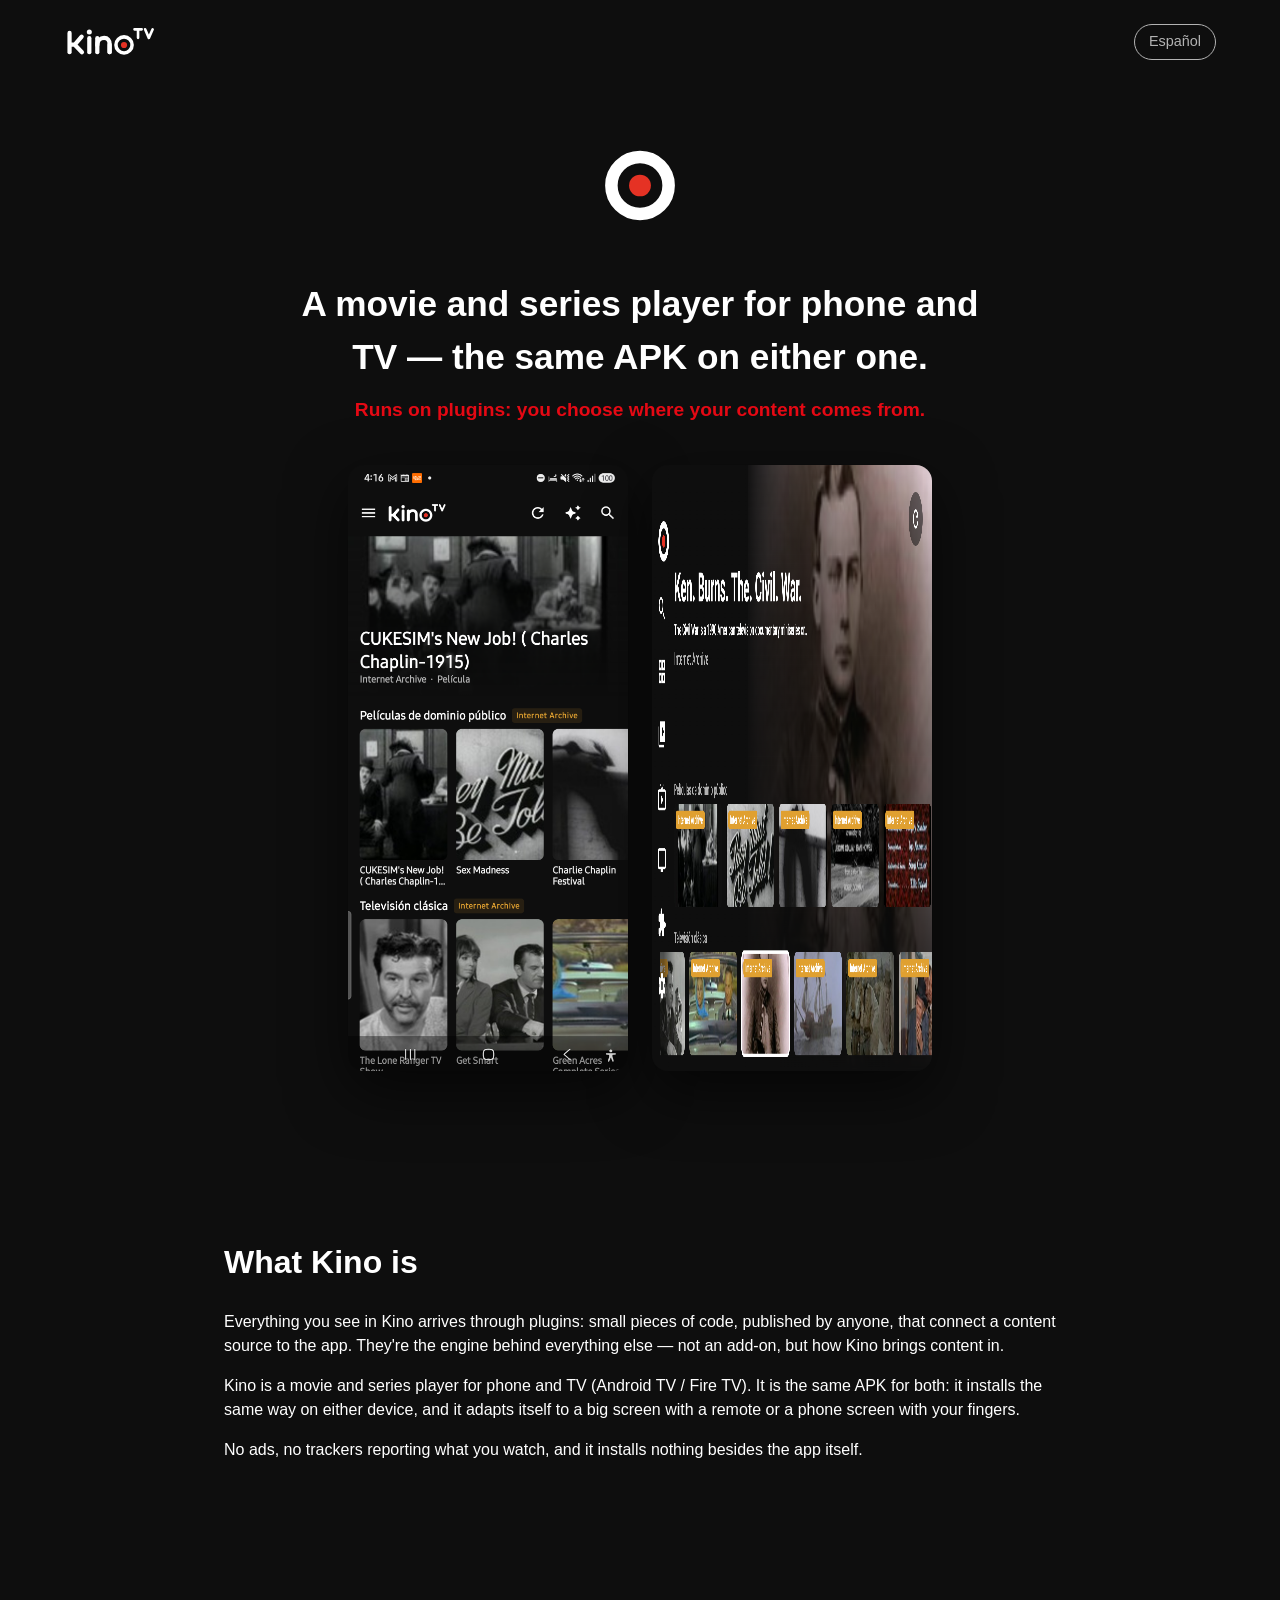
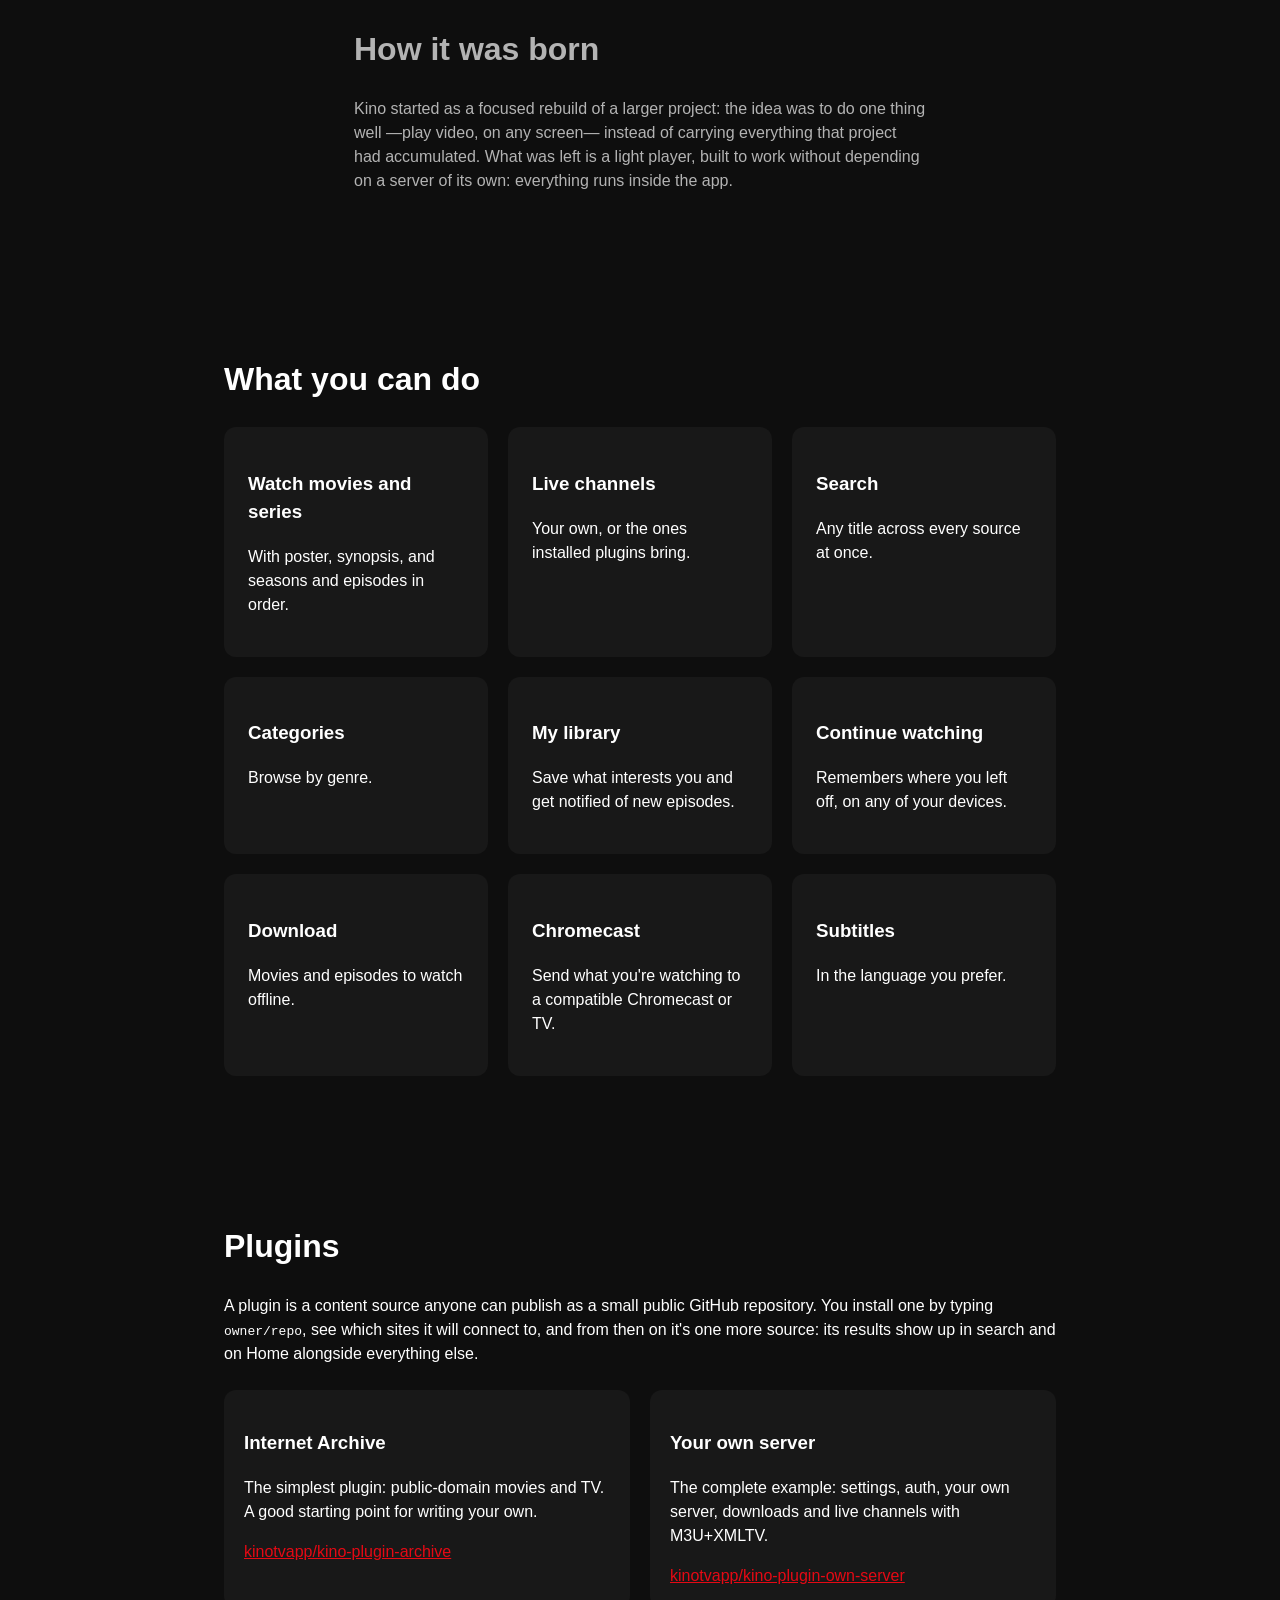
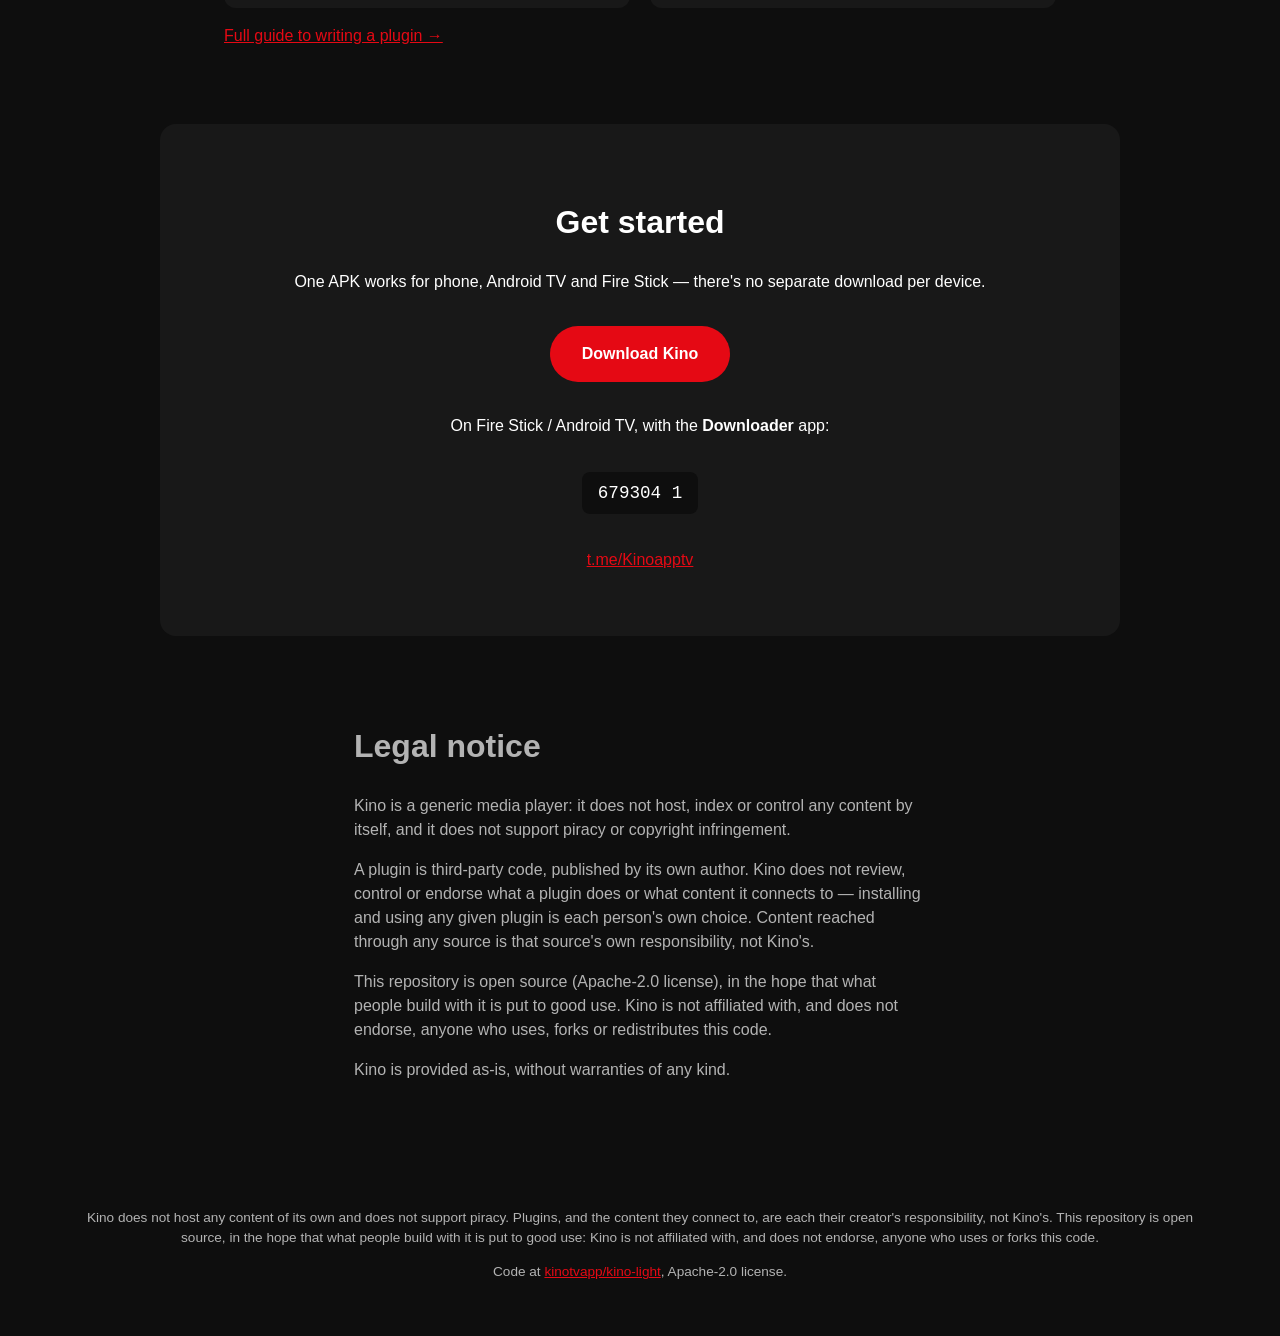
==== en/index.html @ d2f85f2a "content: English landing page" ====
<!doctype html>
<html lang="en">
<head>
  <meta charset="utf-8">
  <meta name="viewport" content="width=device-width, initial-scale=1">
  <title>Kino — a movie and series player</title>
  <meta name="description" content="Kino: a movie and series player for phone and TV, with plugins anyone can publish.">
  <link rel="icon" href="../assets/kino-tv-logo.svg">
  <link rel="stylesheet" href="../styles.css">
</head>
<body>
  <header class="header">
    <img src="../assets/kino-tv-logo.svg" alt="Kino">
    <a class="lang-switch" href="/">Español</a>
  </header>

  <section class="hero">
    <img class="hero-logo" src="../assets/kino-tv-banner.svg" alt="Kino">
    <h1 class="hero-tagline">A movie and series player for phone and TV — the same APK on either one.</h1>
    <p class="hero-subtitle">Runs on plugins: you choose where your content comes from.</p>
    <div class="hero-shots">
      <img src="../assets/screenshot-phone-home.png" alt="Kino's Home on the phone" loading="lazy">
      <img src="../assets/screenshot-tv-home.png" alt="Kino's Home on TV" loading="lazy">
    </div>
  </section>

  <section class="section">
    <h2 class="section-title">What Kino is</h2>
    <p>Everything you see in Kino arrives through plugins: small pieces of code, published by
    anyone, that connect a content source to the app. They're the engine behind everything else —
    not an add-on, but how Kino brings content in.</p>
    <p>Kino is a movie and series player for phone and TV (Android TV / Fire TV). It is the same APK
    for both: it installs the same way on either device, and it adapts itself to a big screen with a
    remote or a phone screen with your fingers.</p>
    <p>No ads, no trackers reporting what you watch, and it installs nothing besides the app itself.</p>
  </section>

  <section class="section origin">
    <h2 class="section-title">How it was born</h2>
    <p>Kino started as a focused rebuild of a larger project: the idea was to do one thing well —play
    video, on any screen— instead of carrying everything that project had accumulated. What was left
    is a light player, built to work without depending on a server of its own: everything runs inside
    the app.</p>
  </section>

  <section class="section">
    <h2 class="section-title">What you can do</h2>
    <div class="feature-grid">
      <div class="feature-card"><h3>Watch movies and series</h3><p>With poster, synopsis, and seasons and episodes in order.</p></div>
      <div class="feature-card"><h3>Live channels</h3><p>Your own, or the ones installed plugins bring.</p></div>
      <div class="feature-card"><h3>Search</h3><p>Any title across every source at once.</p></div>
      <div class="feature-card"><h3>Categories</h3><p>Browse by genre.</p></div>
      <div class="feature-card"><h3>My library</h3><p>Save what interests you and get notified of new episodes.</p></div>
      <div class="feature-card"><h3>Continue watching</h3><p>Remembers where you left off, on any of your devices.</p></div>
      <div class="feature-card"><h3>Download</h3><p>Movies and episodes to watch offline.</p></div>
      <div class="feature-card"><h3>Chromecast</h3><p>Send what you're watching to a compatible Chromecast or TV.</p></div>
      <div class="feature-card"><h3>Subtitles</h3><p>In the language you prefer.</p></div>
    </div>
  </section>

  <section class="section">
    <h2 class="section-title">Plugins</h2>
    <p>A plugin is a content source anyone can publish as a small public GitHub repository. You
    install one by typing <code>owner/repo</code>, see which sites it will connect to, and from then
    on it's one more source: its results show up in search and on Home alongside everything else.</p>
    <div class="plugins-examples">
      <div class="plugin-example-card">
        <h3>Internet Archive</h3>
        <p>The simplest plugin: public-domain movies and TV. A good starting point for writing your own.</p>
        <a href="https://github.com/kinotvapp/kino-plugin-archive">kinotvapp/kino-plugin-archive</a>
      </div>
      <div class="plugin-example-card">
        <h3>Your own server</h3>
        <p>The complete example: settings, auth, your own server, downloads and live channels with M3U+XMLTV.</p>
        <a href="https://github.com/kinotvapp/kino-plugin-own-server">kinotvapp/kino-plugin-own-server</a>
      </div>
    </div>
    <p><a href="https://kinotvapp.github.io/kino-plugins/en/">Full guide to writing a plugin →</a></p>
  </section>

  <section class="section cta">
    <h2 class="section-title">Get started</h2>
    <p>One APK works for phone, Android TV and Fire Stick — there's no separate download per device.</p>
    <a class="cta-download" href="https://archive.org/download/kino-app/kino.apk">Download Kino</a>
    <p>On Fire Stick / Android TV, with the <strong>Downloader</strong> app:</p>
    <p class="cta-downloader-code">679304 1</p>
    <p><a href="https://t.me/Kinoapptv">t.me/Kinoapptv</a></p>
  </section>

  <section class="section legal">
    <h2 class="section-title">Legal notice</h2>
    <p>Kino is a generic media player: it does not host, index or control any content by itself, and
    it does not support piracy or copyright infringement.</p>
    <p>A plugin is third-party code, published by its own author. Kino does not review, control or
    endorse what a plugin does or what content it connects to — installing and using any given
    plugin is each person's own choice. Content reached through any source is that source's own
    responsibility, not Kino's.</p>
    <p>This repository is open source (Apache-2.0 license), in the hope that what people build with
    it is put to good use. Kino is not affiliated with, and does not endorse, anyone who uses, forks
    or redistributes this code.</p>
    <p>Kino is provided as-is, without warranties of any kind.</p>
  </section>

  <footer class="footer">
    <p>Kino does not host any content of its own and does not support piracy. Plugins, and the
    content they connect to, are each their creator's responsibility, not Kino's. This repository is
    open source, in the hope that what people build with it is put to good use: Kino is not
    affiliated with, and does not endorse, anyone who uses or forks this code.</p>
    <p>Code at <a href="https://github.com/kinotvapp/kino-light">kinotvapp/kino-light</a>, Apache-2.0 license.</p>
  </footer>
</body>
</html>
---- styles.css ----
:root {
  --kino-red: #E50914;
  --kino-black: #0E0E0E;
  --kino-surface: #181818;
  --kino-text-secondary: #B3B3B3;
  --kino-text: #FFFFFF;
}

* { box-sizing: border-box; }

body {
  margin: 0;
  background: var(--kino-black);
  color: var(--kino-text);
  font-family: -apple-system, "Segoe UI", Roboto, "Helvetica Neue", Arial, sans-serif;
  line-height: 1.5;
}

a { color: var(--kino-red); }

.header {
  display: flex;
  justify-content: space-between;
  align-items: center;
  padding: 24px 5vw;
}

.header img { height: 32px; }

.lang-switch {
  font-size: 0.9rem;
  color: var(--kino-text-secondary);
  text-decoration: none;
  border: 1px solid var(--kino-text-secondary);
  border-radius: 999px;
  padding: 6px 14px;
}

.hero {
  text-align: center;
  padding: 40px 5vw 80px;
}

.hero-logo { width: 220px; max-width: 60vw; margin-bottom: 24px; }

.hero-tagline {
  font-size: clamp(1.4rem, 4vw, 2.2rem);
  font-weight: 700;
  max-width: 700px;
  margin: 0 auto 12px;
}

.hero-subtitle {
  font-size: clamp(1rem, 2.5vw, 1.2rem);
  color: var(--kino-red);
  font-weight: 600;
  max-width: 600px;
  margin: 0 auto 40px;
}

.hero-shots {
  display: flex;
  justify-content: center;
  gap: 24px;
  flex-wrap: wrap;
}

.hero-shots img {
  max-width: 280px;
  width: 100%;
  border-radius: 16px;
  box-shadow: 0 20px 60px rgba(0, 0, 0, 0.6);
}

.section { padding: 60px 5vw; max-width: 960px; margin: 0 auto; }

.section-title {
  font-size: clamp(1.4rem, 3vw, 2rem);
  font-weight: 700;
  margin-bottom: 24px;
}

.feature-grid {
  display: grid;
  grid-template-columns: repeat(auto-fit, minmax(220px, 1fr));
  gap: 20px;
}

.feature-card {
  background: var(--kino-surface);
  border-radius: 12px;
  padding: 24px;
}

.feature-card svg { width: 28px; height: 28px; fill: var(--kino-red); margin-bottom: 12px; }

.origin, .legal { color: var(--kino-text-secondary); max-width: 700px; }

.legal p { margin-bottom: 12px; }

.plugins-examples {
  display: flex;
  gap: 20px;
  flex-wrap: wrap;
  margin-top: 24px;
}

.plugin-example-card {
  background: var(--kino-surface);
  border-radius: 12px;
  padding: 20px;
  flex: 1 1 260px;
}

.cta {
  text-align: center;
  background: var(--kino-surface);
  border-radius: 16px;
  padding: 48px 5vw;
}

.cta-download {
  display: inline-block;
  background: var(--kino-red);
  color: var(--kino-text);
  text-decoration: none;
  font-weight: 700;
  padding: 16px 32px;
  border-radius: 999px;
  margin: 16px 0;
}

.cta-downloader-code {
  font-family: ui-monospace, monospace;
  font-size: 1.1rem;
  background: var(--kino-black);
  display: inline-block;
  padding: 8px 16px;
  border-radius: 8px;
}

.footer {
  text-align: center;
  padding: 40px 5vw;
  color: var(--kino-text-secondary);
  font-size: 0.85rem;
}

@media (max-width: 480px) {
  .hero-shots img { max-width: 220px; }
}
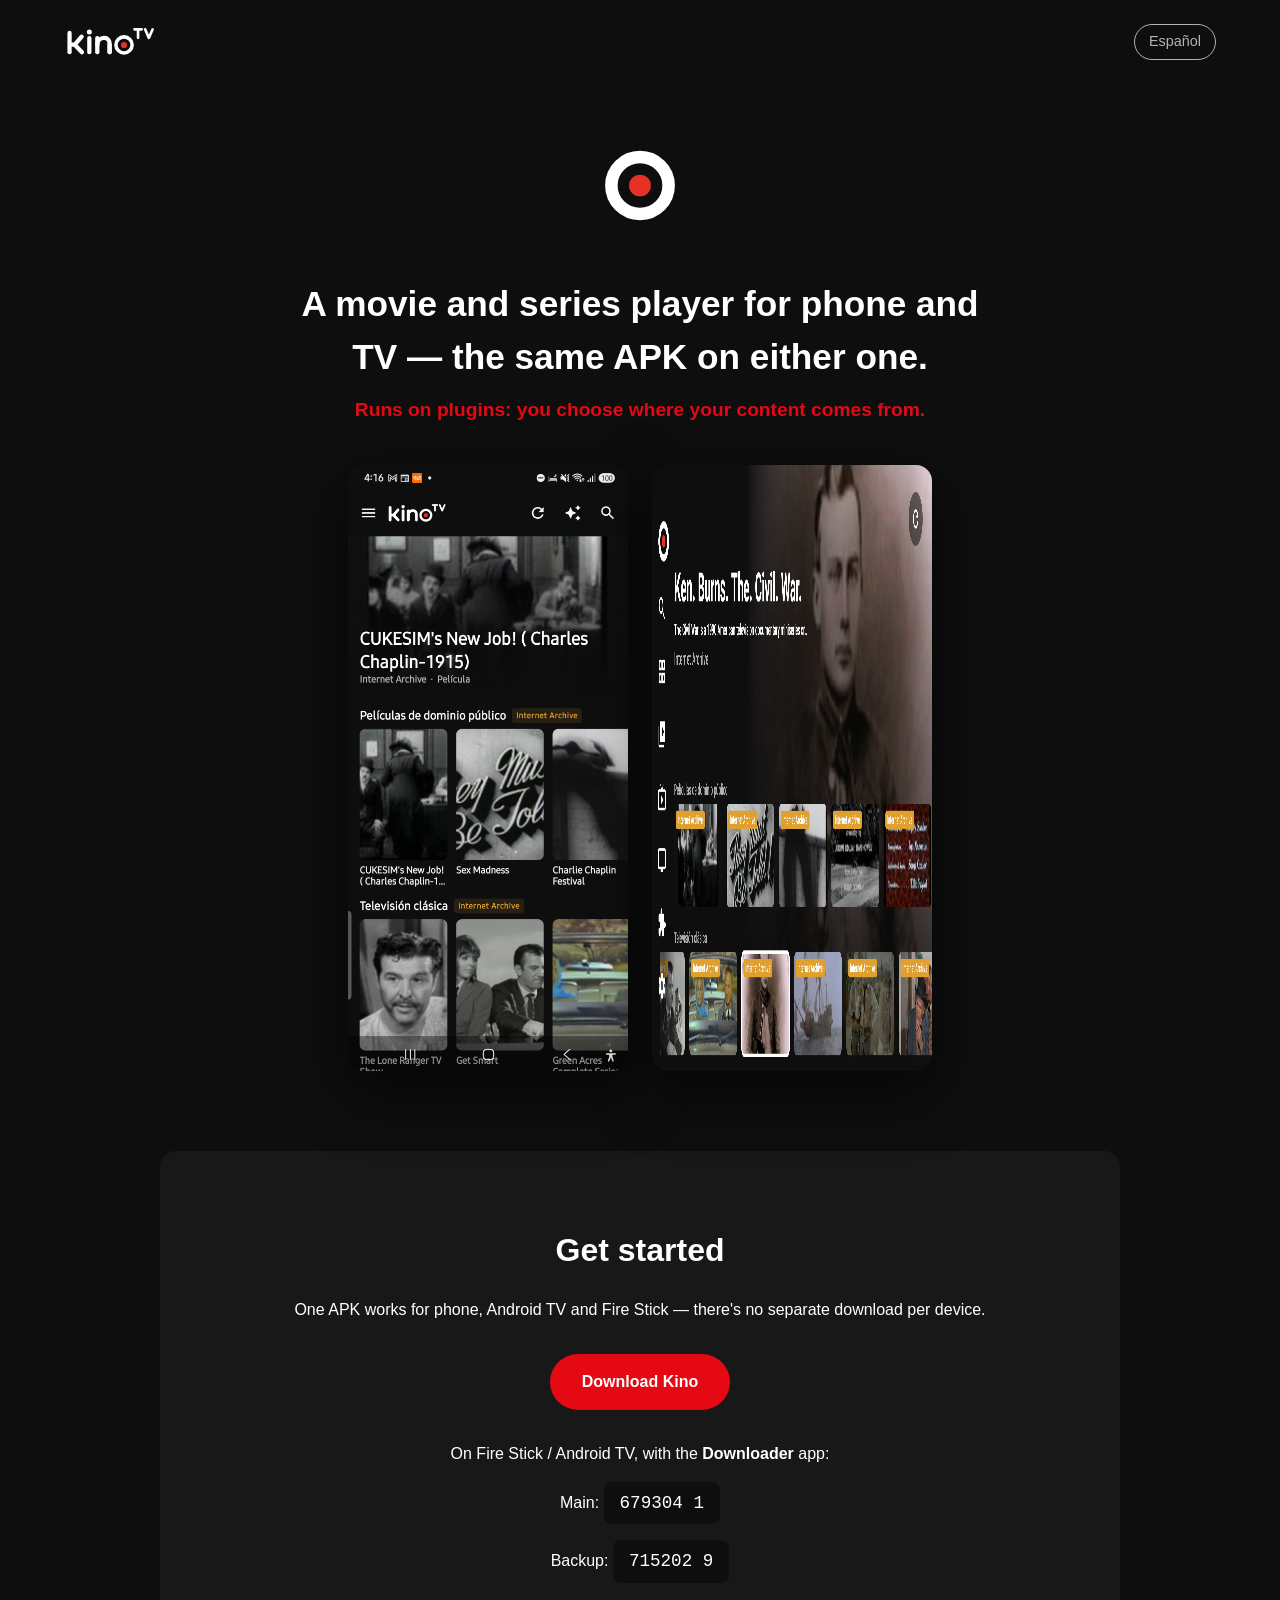
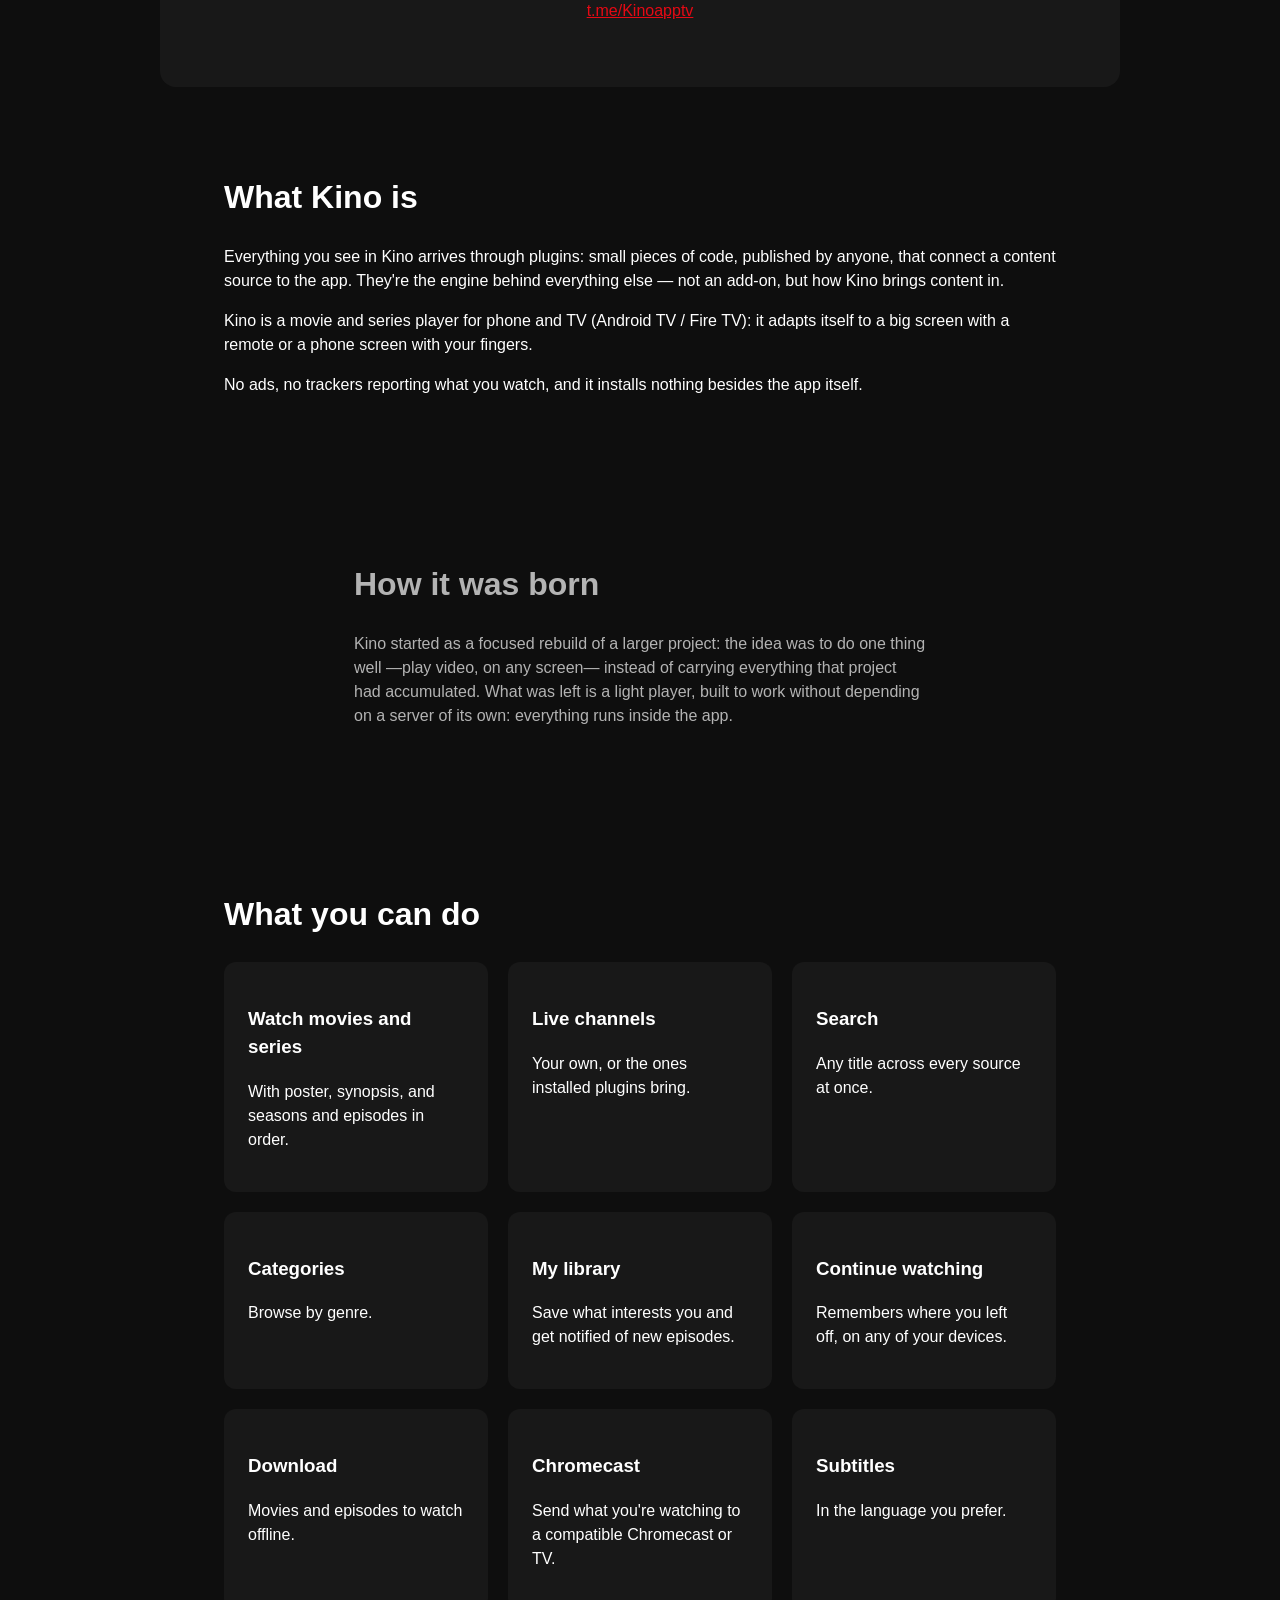
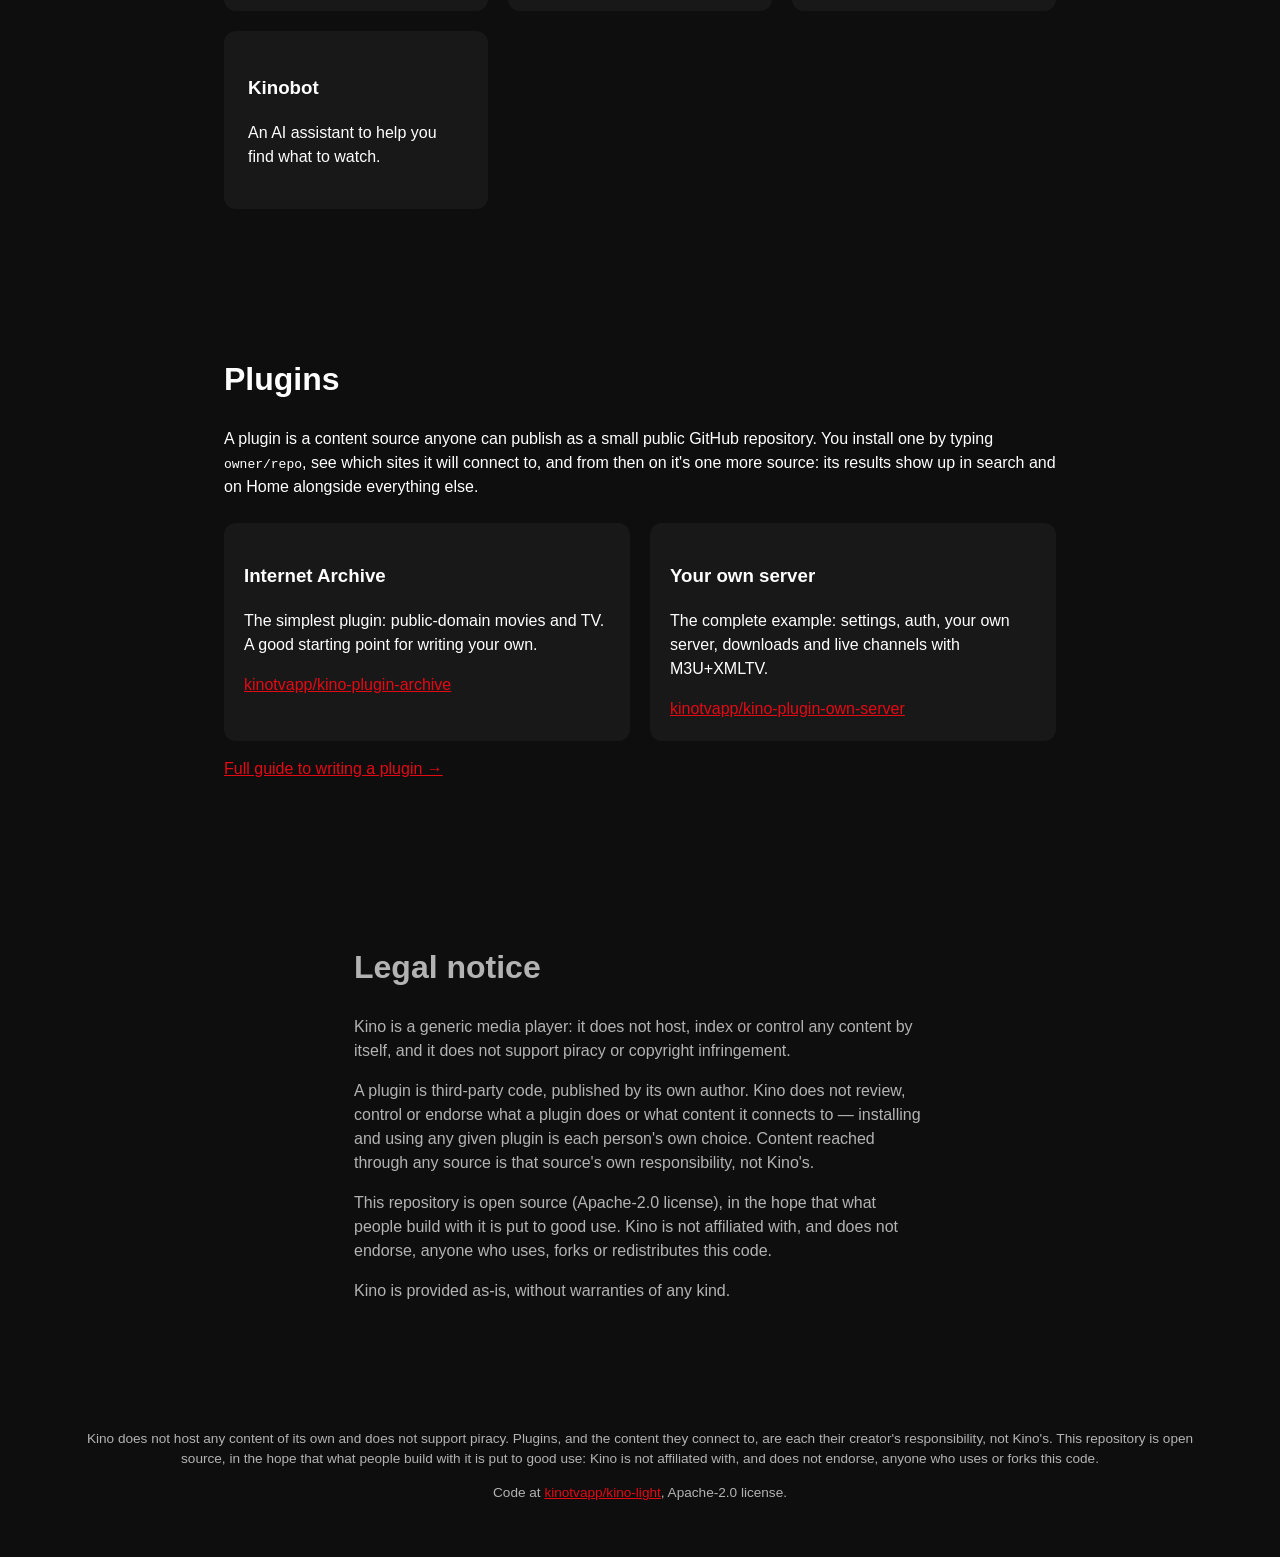
==== commit 4532dbc3: "content: move download CTA up top, add backup Downloader code, add Kinobot, trim repeated APK line" ====
--- a/en/index.html
+++ b/en/index.html
@@ -24,13 +24,22 @@
     </div>
   </section>
 
+  <section class="section cta">
+    <h2 class="section-title">Get started</h2>
+    <p>One APK works for phone, Android TV and Fire Stick — there's no separate download per device.</p>
+    <a class="cta-download" href="https://archive.org/download/kino-app/kino.apk">Download Kino</a>
+    <p>On Fire Stick / Android TV, with the <strong>Downloader</strong> app:</p>
+    <p>Main: <span class="cta-downloader-code">679304 1</span></p>
+    <p>Backup: <span class="cta-downloader-code">715202 9</span></p>
+    <p><a href="https://t.me/Kinoapptv">t.me/Kinoapptv</a></p>
+  </section>
+
   <section class="section">
     <h2 class="section-title">What Kino is</h2>
     <p>Everything you see in Kino arrives through plugins: small pieces of code, published by
     anyone, that connect a content source to the app. They're the engine behind everything else —
     not an add-on, but how Kino brings content in.</p>
-    <p>Kino is a movie and series player for phone and TV (Android TV / Fire TV). It is the same APK
-    for both: it installs the same way on either device, and it adapts itself to a big screen with a
+    <p>Kino is a movie and series player for phone and TV (Android TV / Fire TV): it adapts itself to a big screen with a
     remote or a phone screen with your fingers.</p>
     <p>No ads, no trackers reporting what you watch, and it installs nothing besides the app itself.</p>
   </section>
@@ -55,6 +64,7 @@
       <div class="feature-card"><h3>Download</h3><p>Movies and episodes to watch offline.</p></div>
       <div class="feature-card"><h3>Chromecast</h3><p>Send what you're watching to a compatible Chromecast or TV.</p></div>
       <div class="feature-card"><h3>Subtitles</h3><p>In the language you prefer.</p></div>
+      <div class="feature-card"><h3>Kinobot</h3><p>An AI assistant to help you find what to watch.</p></div>
     </div>
   </section>
 
@@ -76,15 +86,6 @@
       </div>
     </div>
     <p><a href="https://kinotvapp.github.io/kino-plugins/en/">Full guide to writing a plugin →</a></p>
-  </section>
-
-  <section class="section cta">
-    <h2 class="section-title">Get started</h2>
-    <p>One APK works for phone, Android TV and Fire Stick — there's no separate download per device.</p>
-    <a class="cta-download" href="https://archive.org/download/kino-app/kino.apk">Download Kino</a>
-    <p>On Fire Stick / Android TV, with the <strong>Downloader</strong> app:</p>
-    <p class="cta-downloader-code">679304 1</p>
-    <p><a href="https://t.me/Kinoapptv">t.me/Kinoapptv</a></p>
   </section>
 
   <section class="section legal">
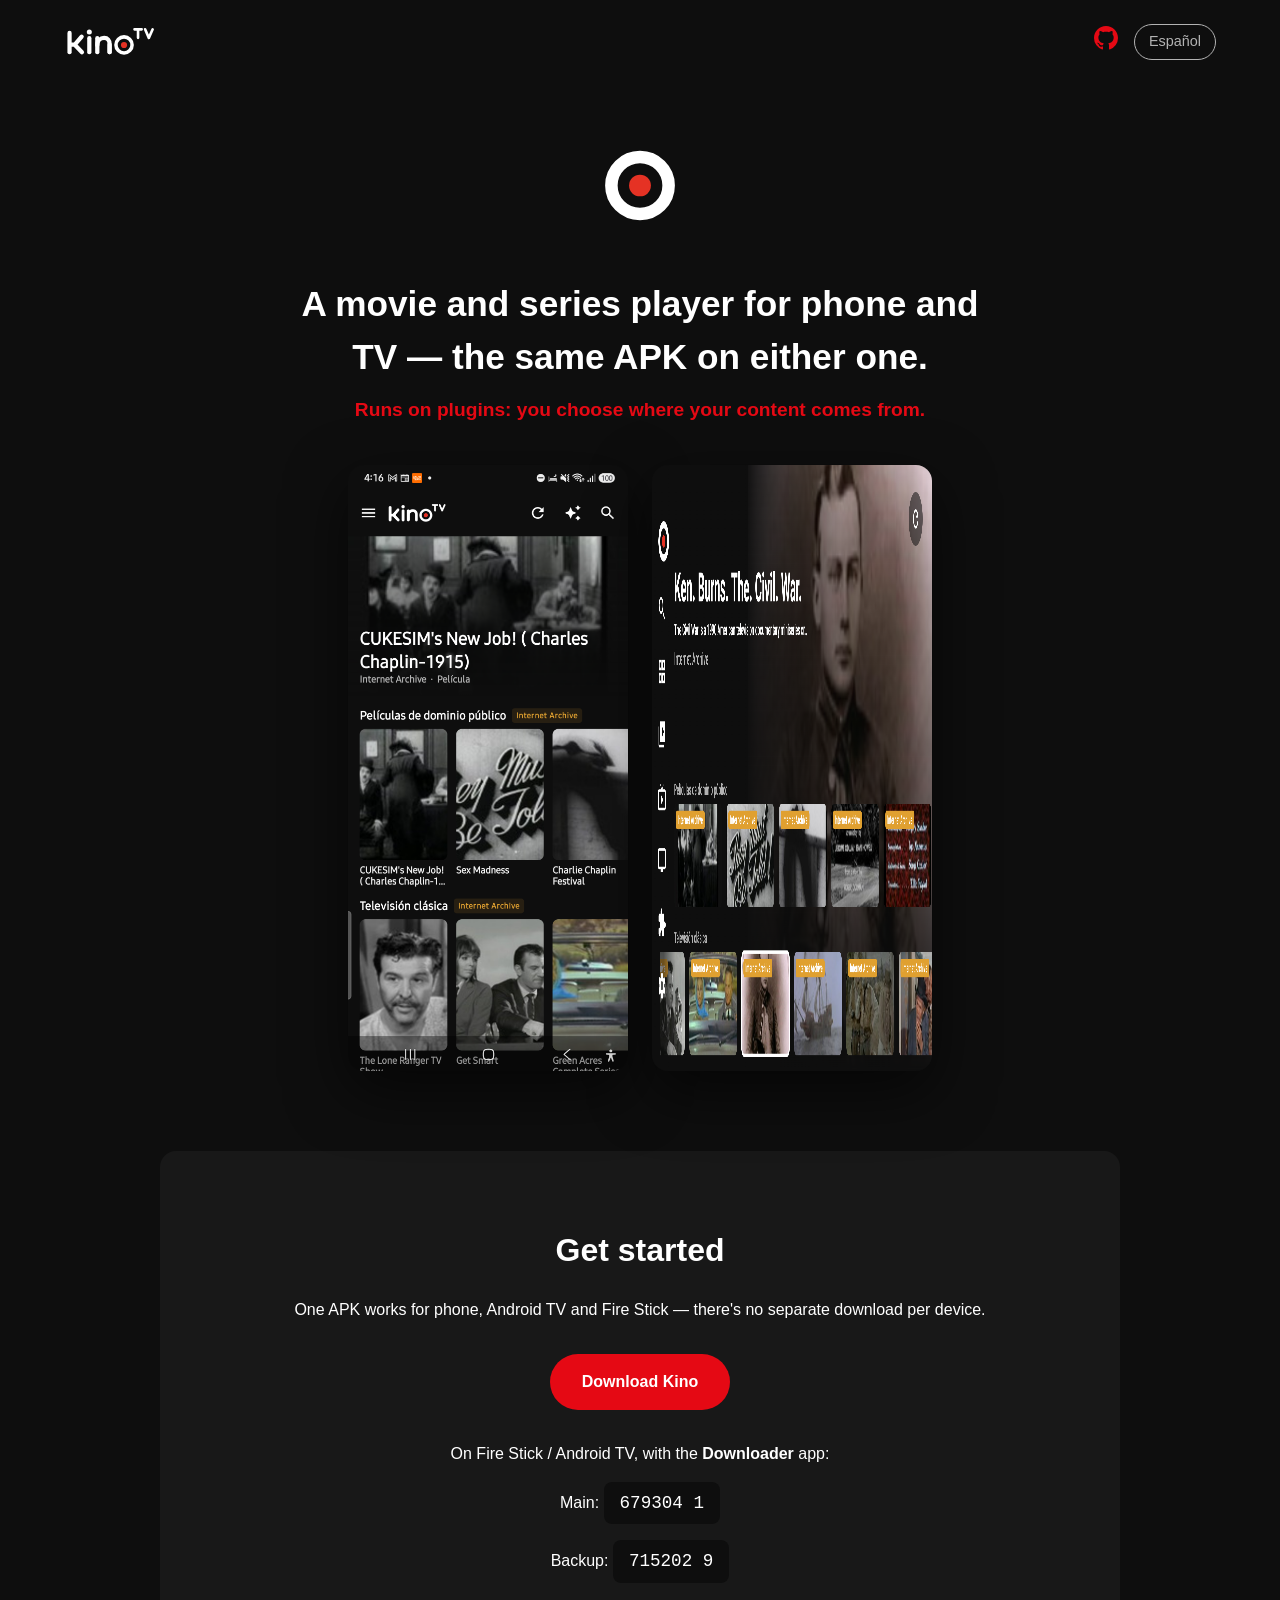
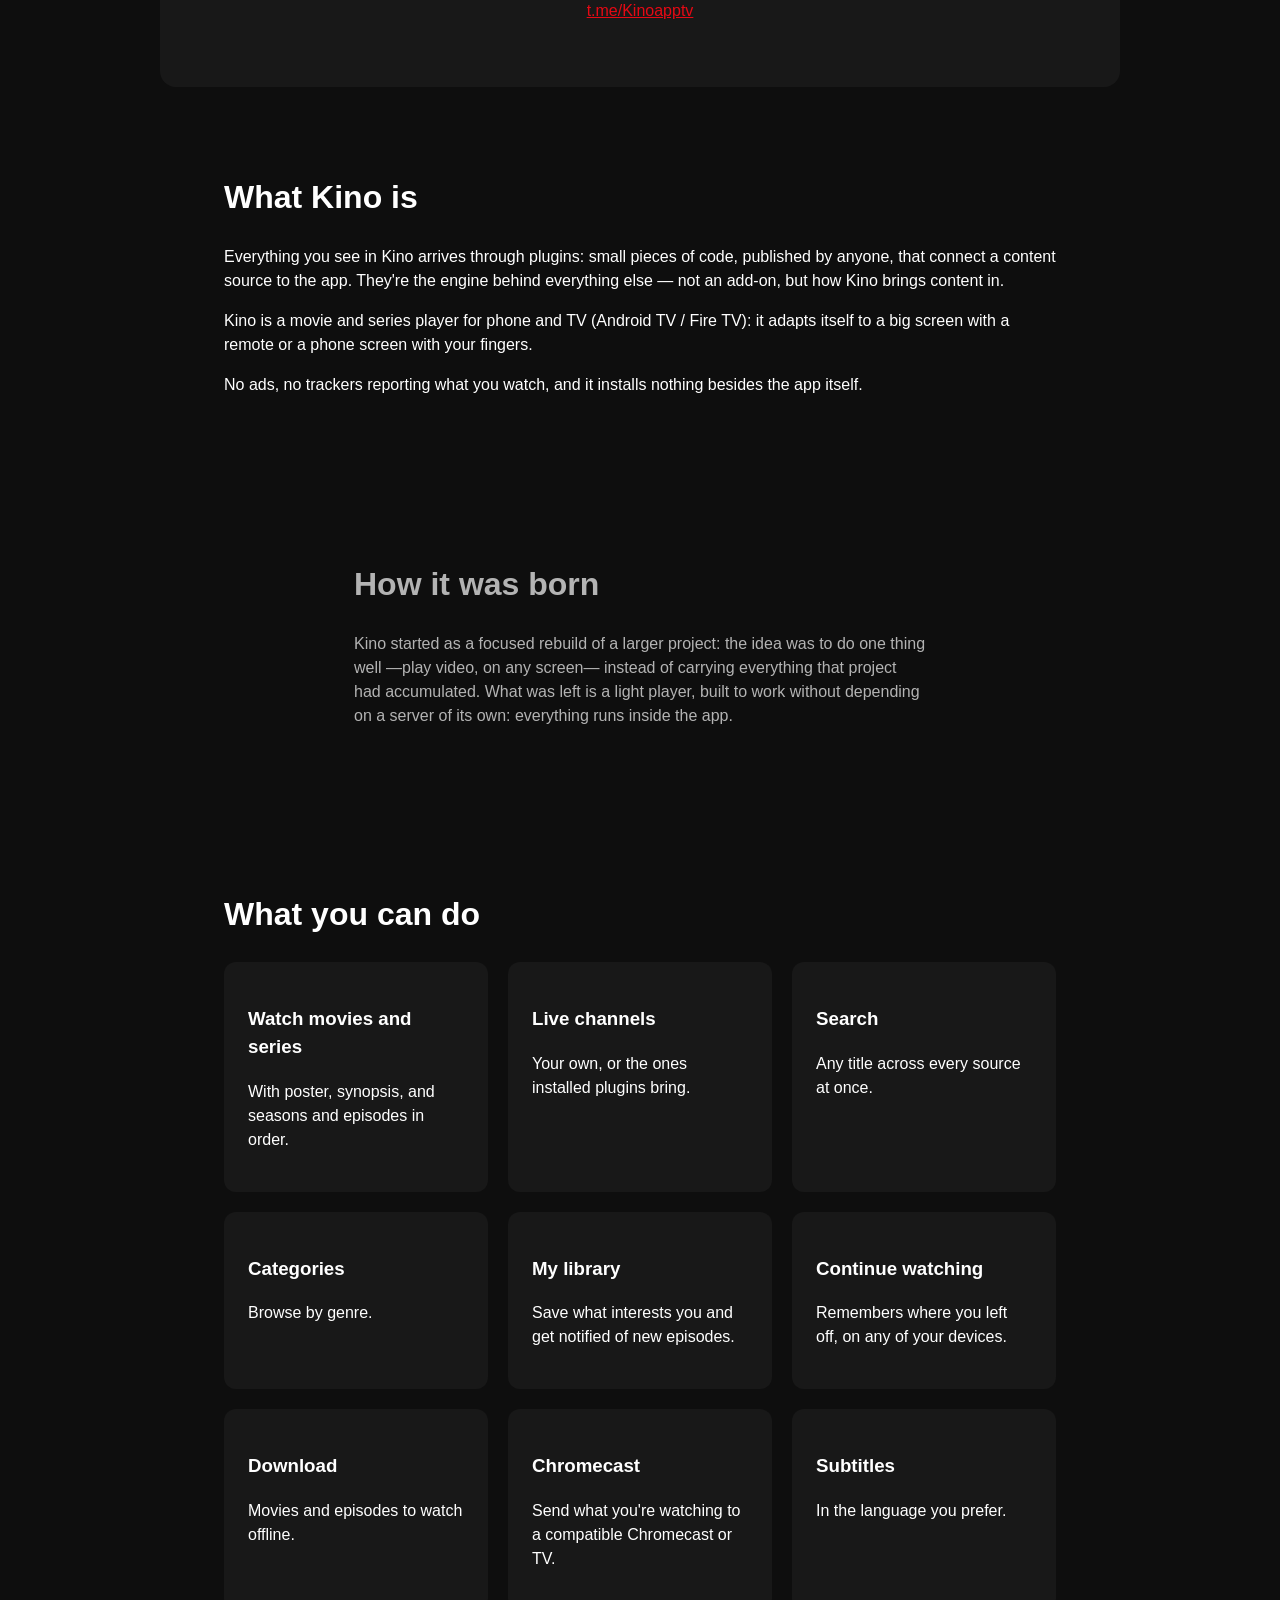
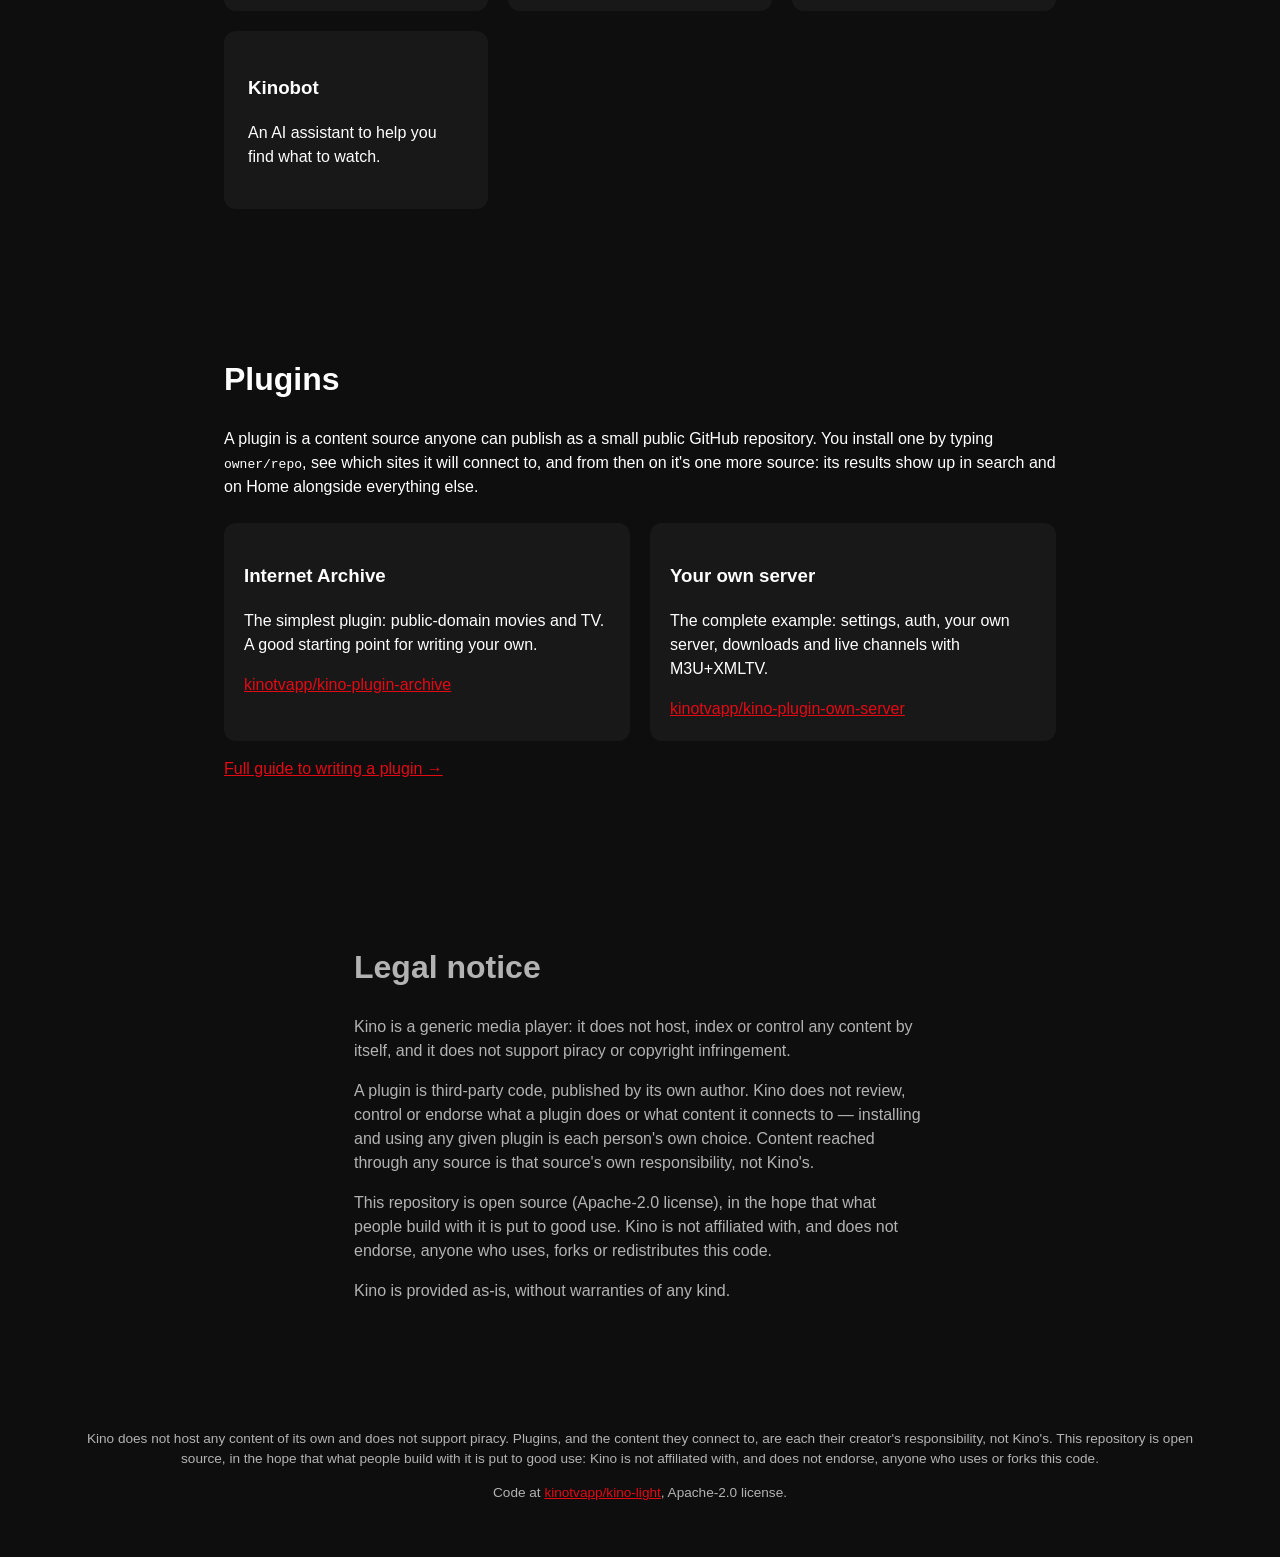
==== commit 975efe81: "content: GitHub icon link in the header" ====
--- a/en/index.html
+++ b/en/index.html
@@ -11,7 +11,12 @@
 <body>
   <header class="header">
     <img src="../assets/kino-tv-logo.svg" alt="Kino">
-    <a class="lang-switch" href="/">Español</a>
+    <div class="header-links">
+      <a class="github-link" href="https://github.com/kinotvapp/kino-light" aria-label="View source on GitHub">
+        <svg viewBox="0 0 16 16" aria-hidden="true"><path fill="currentColor" d="M8 0c4.42 0 8 3.58 8 8a8.013 8.013 0 0 1-5.45 7.59c-.4.08-.55-.17-.55-.38 0-.27.01-1.13.01-2.2 0-.75-.25-1.23-.54-1.48 1.78-.2 3.65-.88 3.65-3.95 0-.88-.31-1.59-.82-2.15.08-.2.36-1.02-.08-2.12 0 0-.67-.22-2.2.82-.64-.18-1.32-.27-2-.27-.68 0-1.36.09-2 .27-1.53-1.03-2.2-.82-2.2-.82-.44 1.1-.16 1.92-.08 2.12-.51.56-.82 1.28-.82 2.15 0 3.06 1.86 3.75 3.64 3.95-.23.2-.44.55-.51 1.07-.46.21-1.61.55-2.33-.66-.15-.24-.6-.83-1.23-.82-.67.01-.27.38.01.53.34.19.73.9.82 1.13.16.45.68 1.31 2.69.94 0 .67.01 1.3.01 1.49 0 .21-.15.45-.55.38A7.995 7.995 0 0 1 0 8c0-4.42 3.58-8 8-8Z"></path></svg>
+      </a>
+      <a class="lang-switch" href="/">Español</a>
+    </div>
   </header>
 
   <section class="hero">
--- a/styles.css
+++ b/styles.css
@@ -35,6 +35,20 @@
   border-radius: 999px;
   padding: 6px 14px;
 }
+
+.header-links {
+  display: flex;
+  align-items: center;
+  gap: 16px;
+}
+
+.github-link svg {
+  width: 24px;
+  height: 24px;
+  fill: var(--kino-text-secondary);
+}
+
+.github-link:hover svg { fill: var(--kino-text); }
 
 .hero {
   text-align: center;
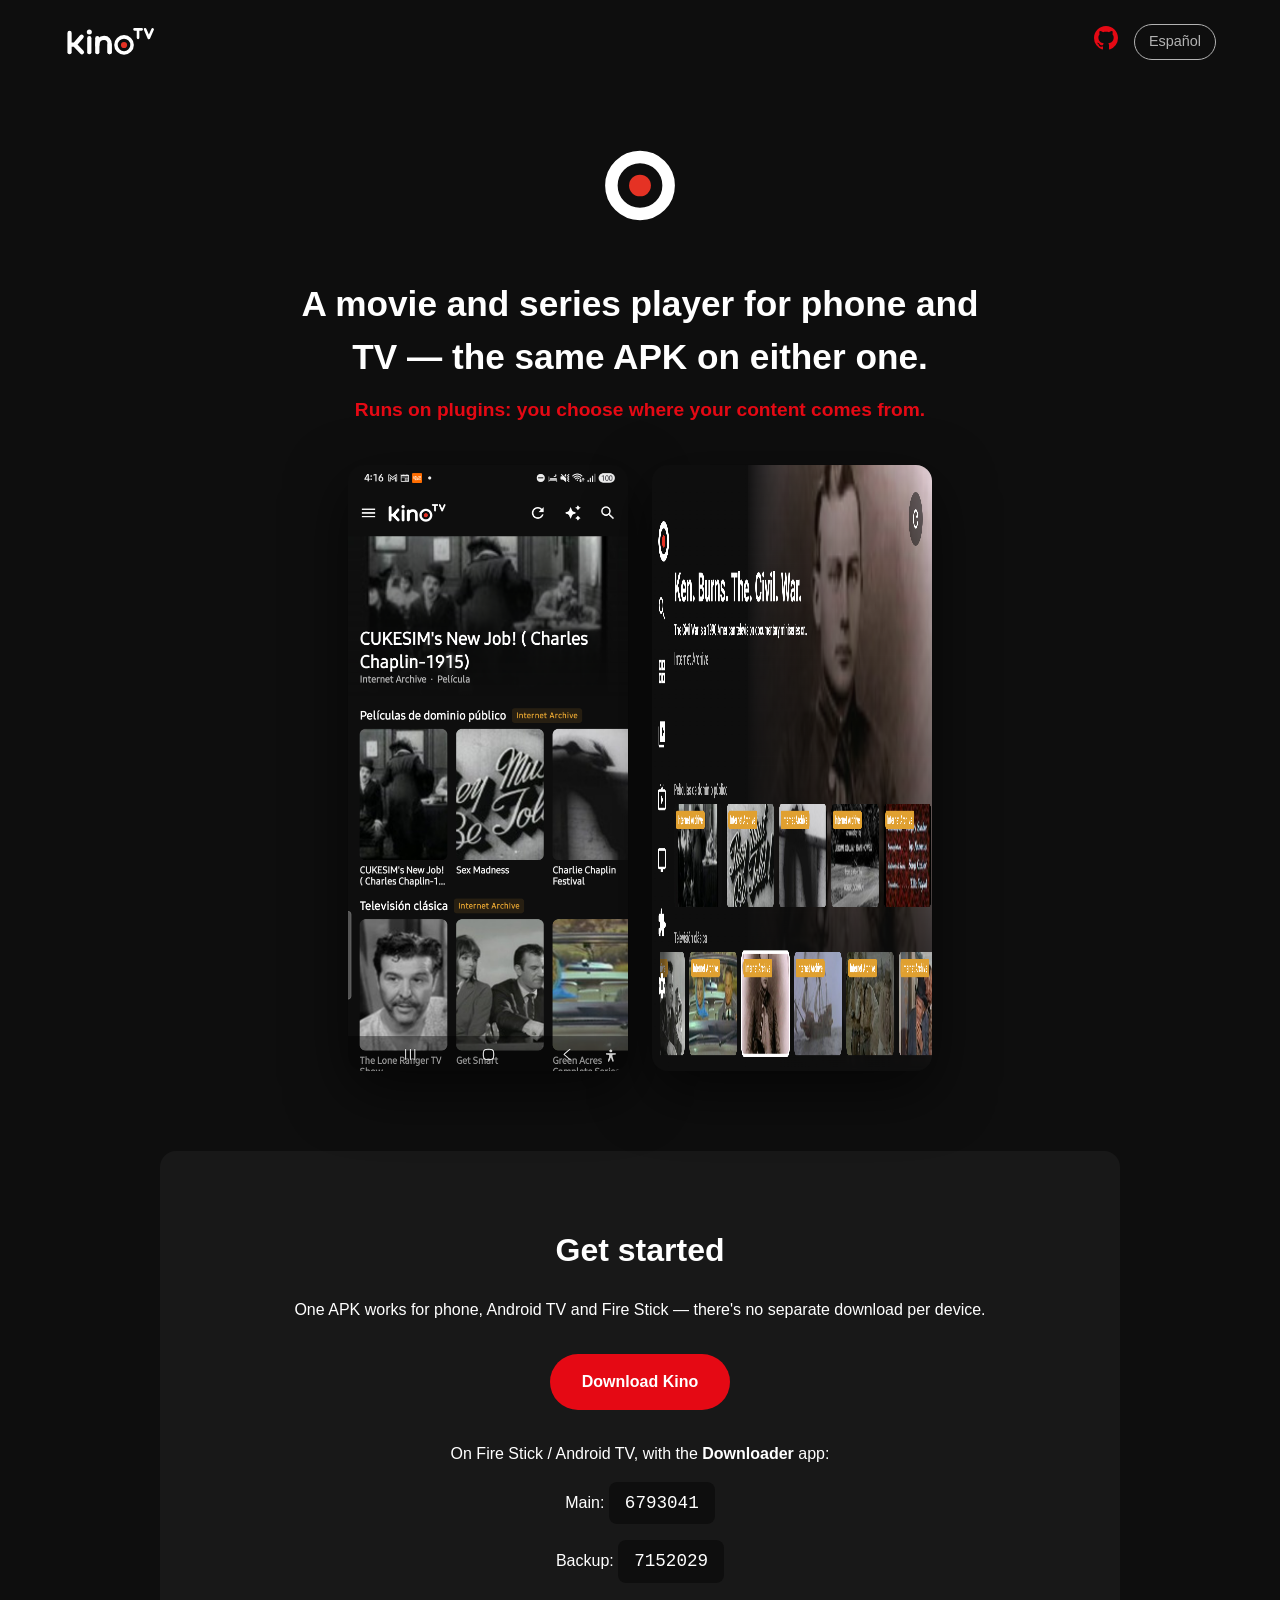
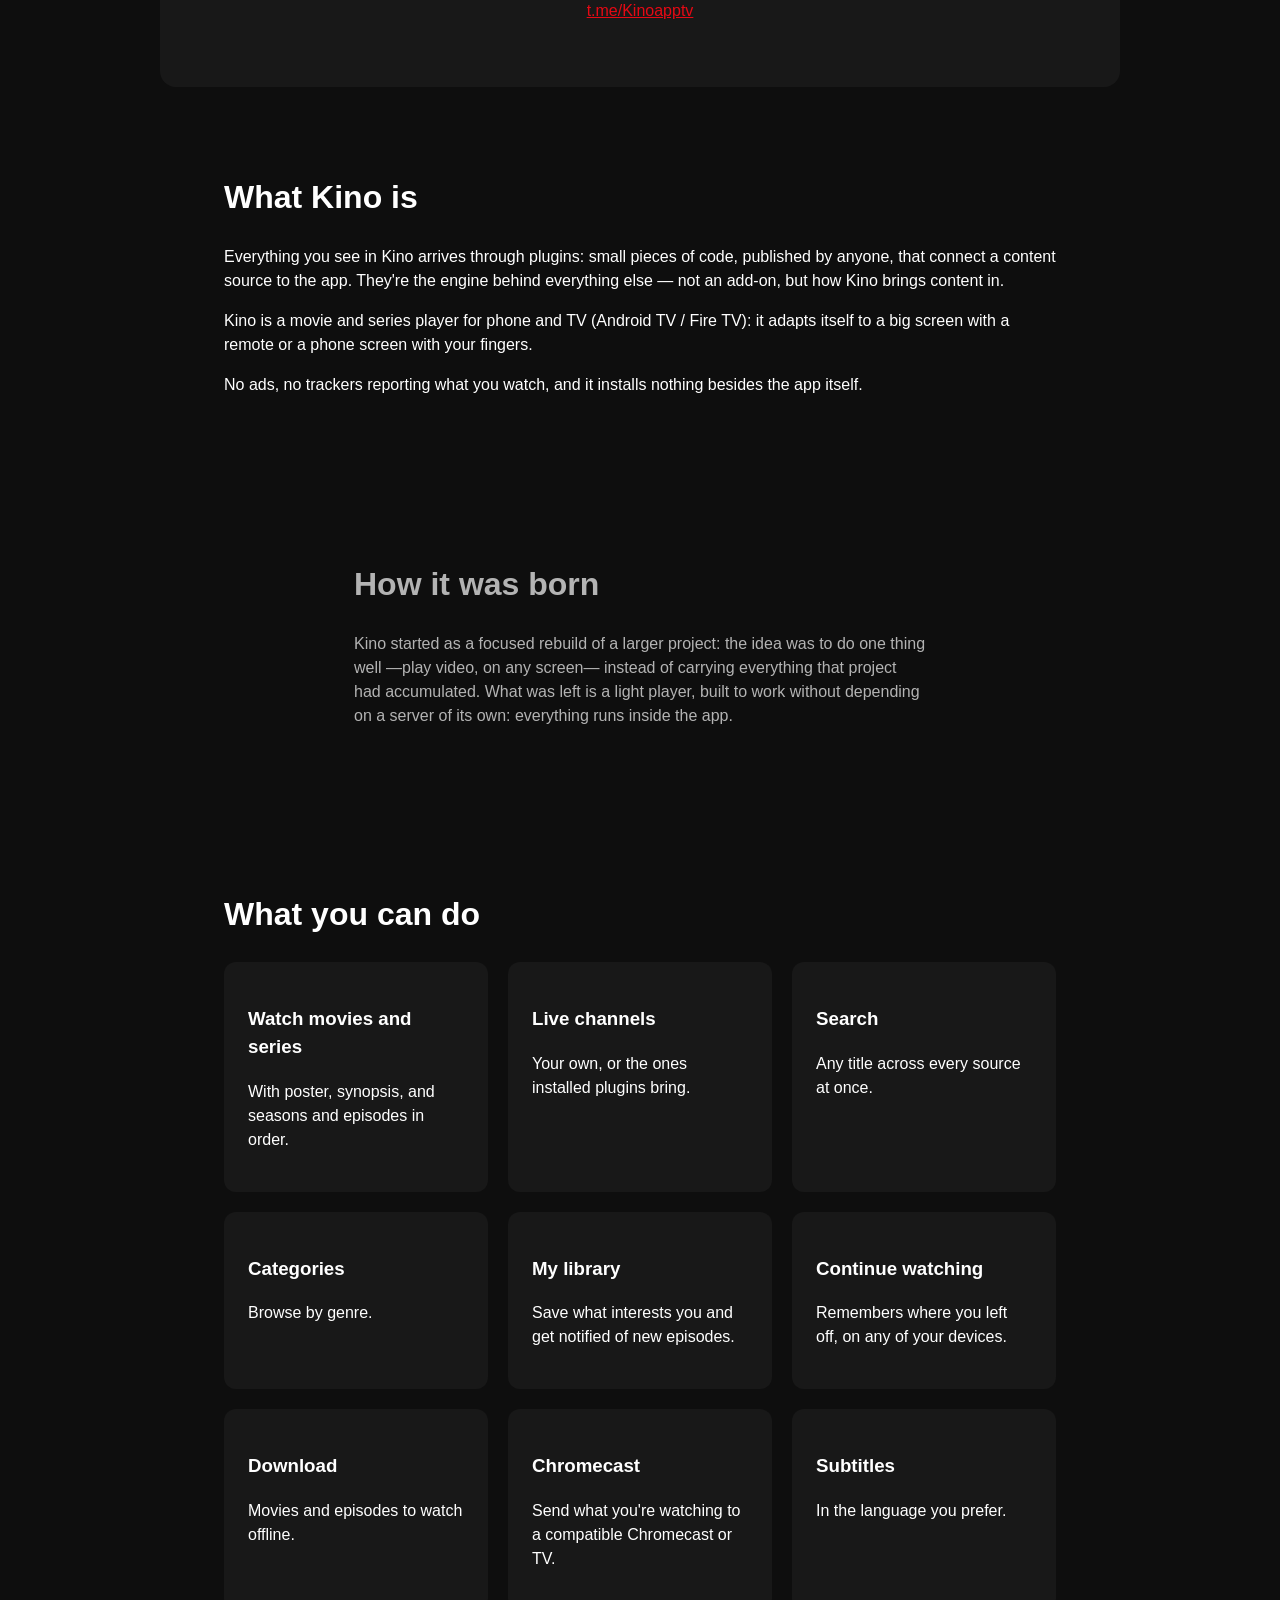
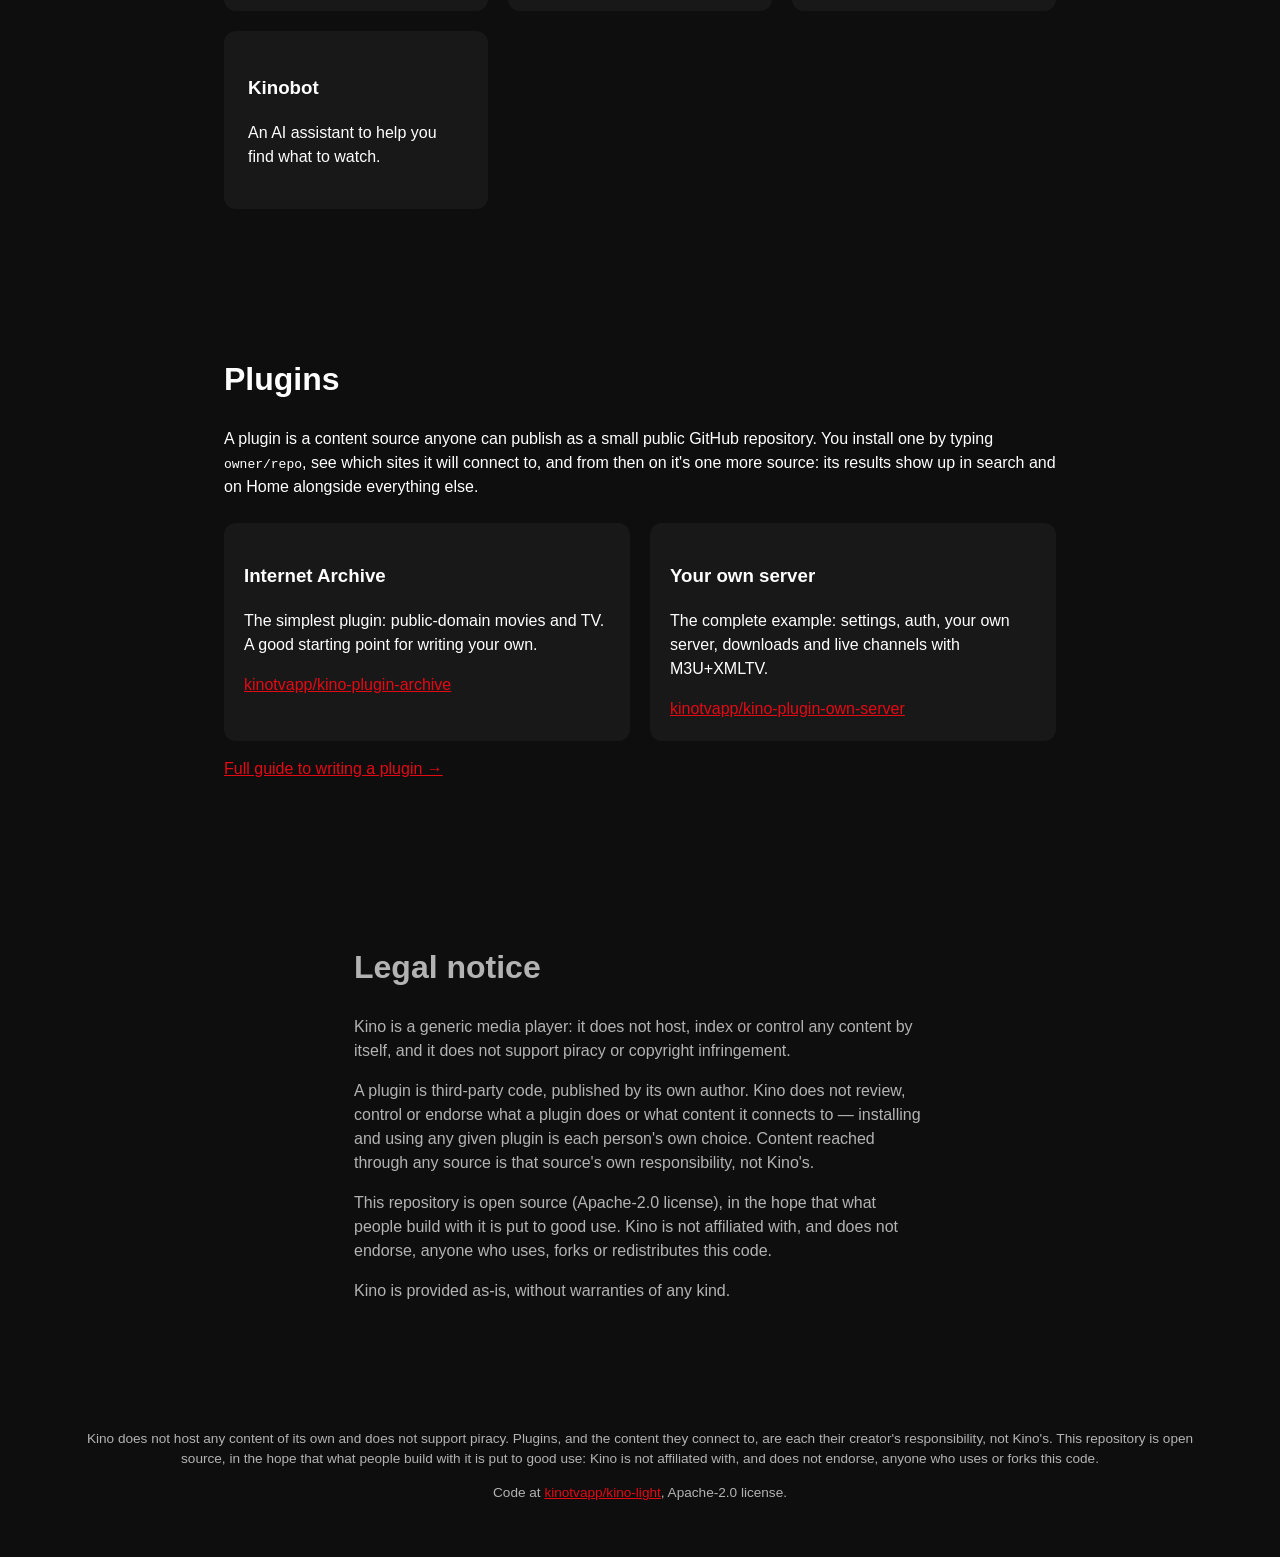
==== commit e6c626f7: "fix: Downloader codes have no space, they're one 7-digit number" ====
--- a/en/index.html
+++ b/en/index.html
@@ -34,8 +34,8 @@
     <p>One APK works for phone, Android TV and Fire Stick — there's no separate download per device.</p>
     <a class="cta-download" href="https://archive.org/download/kino-app/kino.apk">Download Kino</a>
     <p>On Fire Stick / Android TV, with the <strong>Downloader</strong> app:</p>
-    <p>Main: <span class="cta-downloader-code">679304 1</span></p>
-    <p>Backup: <span class="cta-downloader-code">715202 9</span></p>
+    <p>Main: <span class="cta-downloader-code">6793041</span></p>
+    <p>Backup: <span class="cta-downloader-code">7152029</span></p>
     <p><a href="https://t.me/Kinoapptv">t.me/Kinoapptv</a></p>
   </section>
 
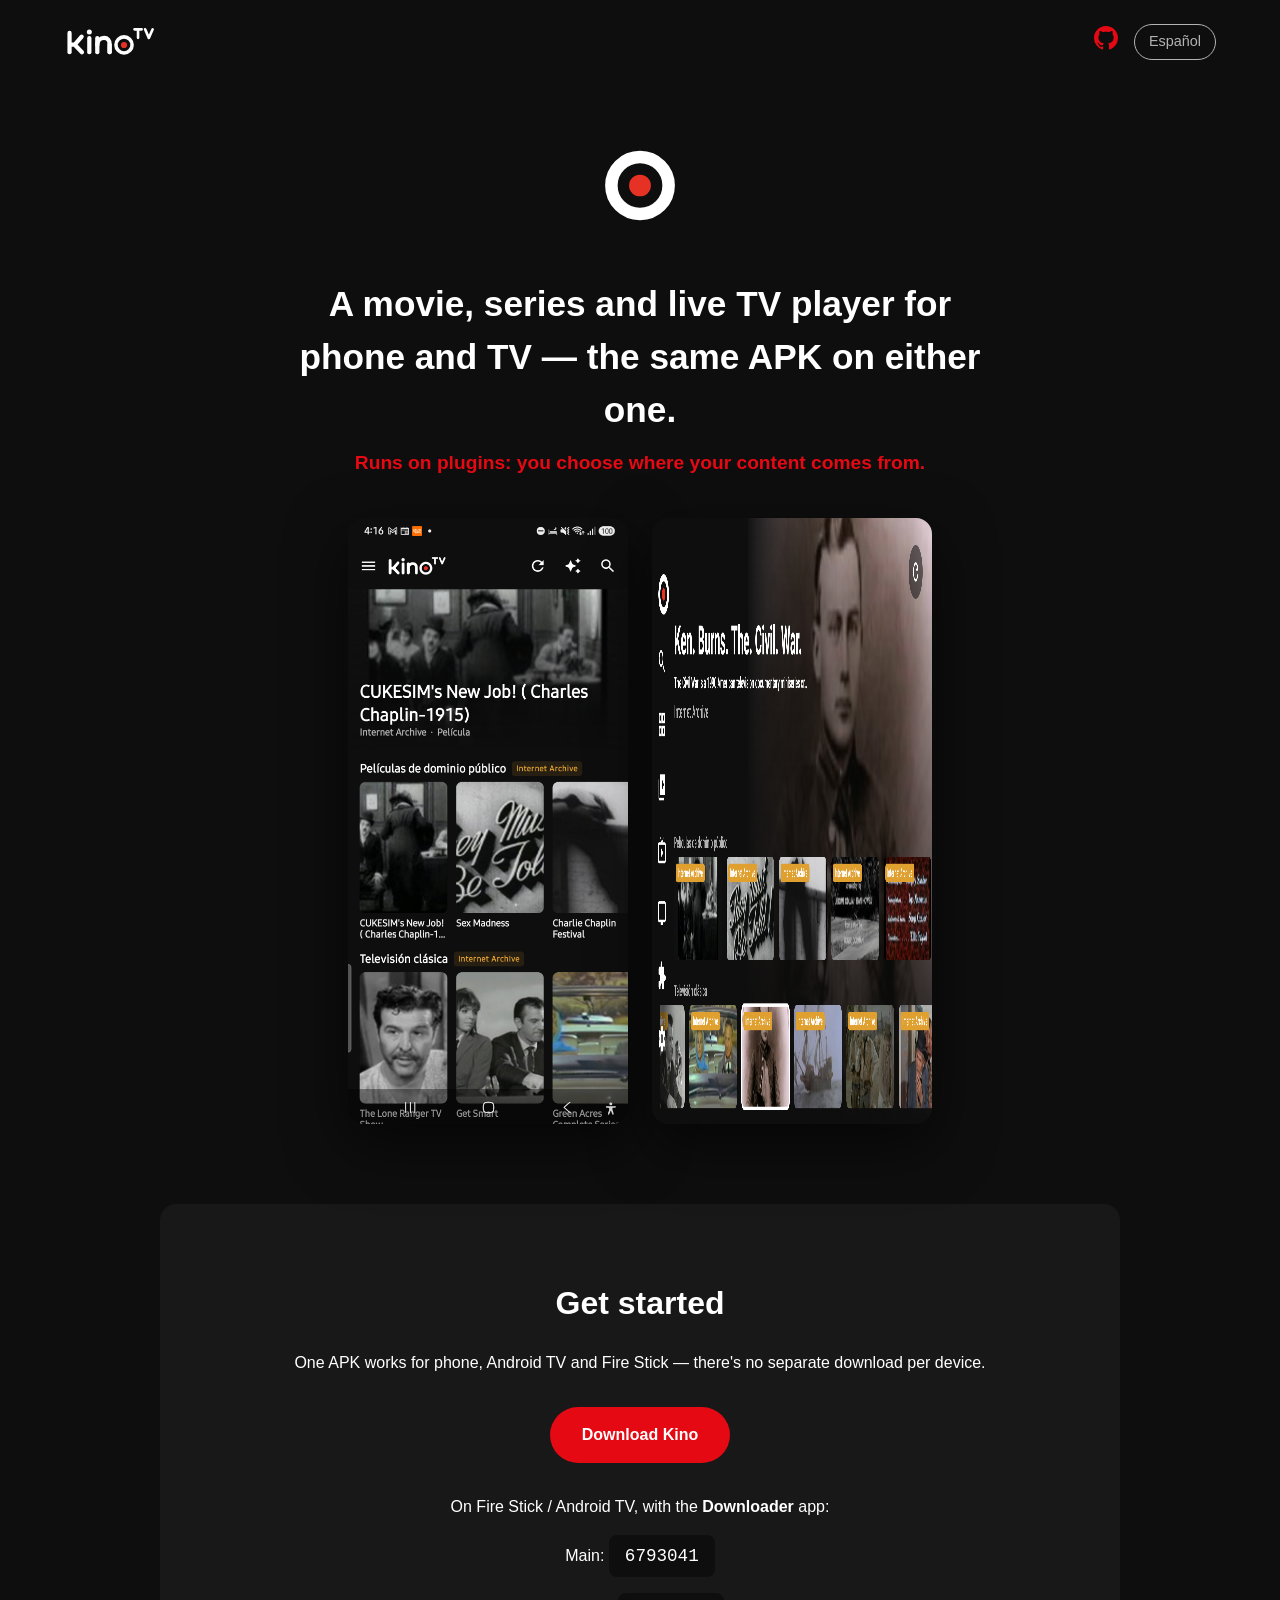
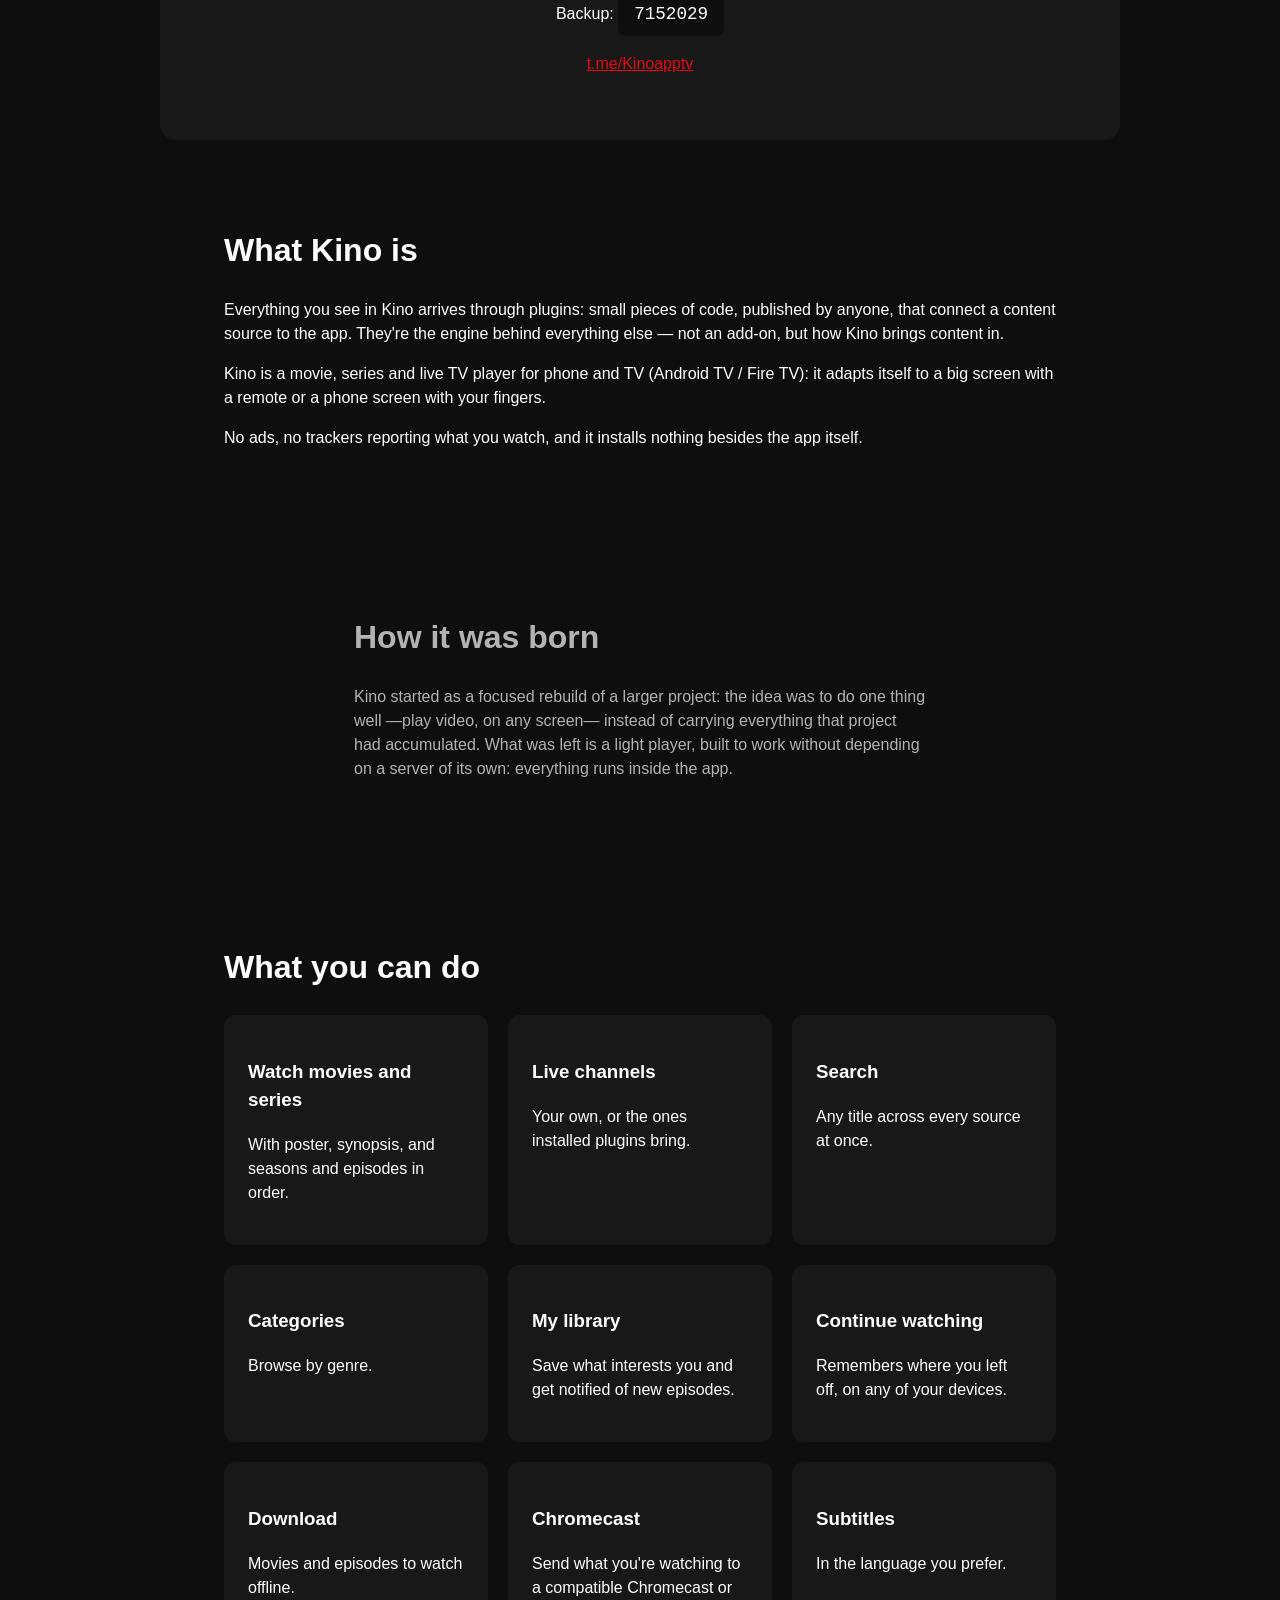
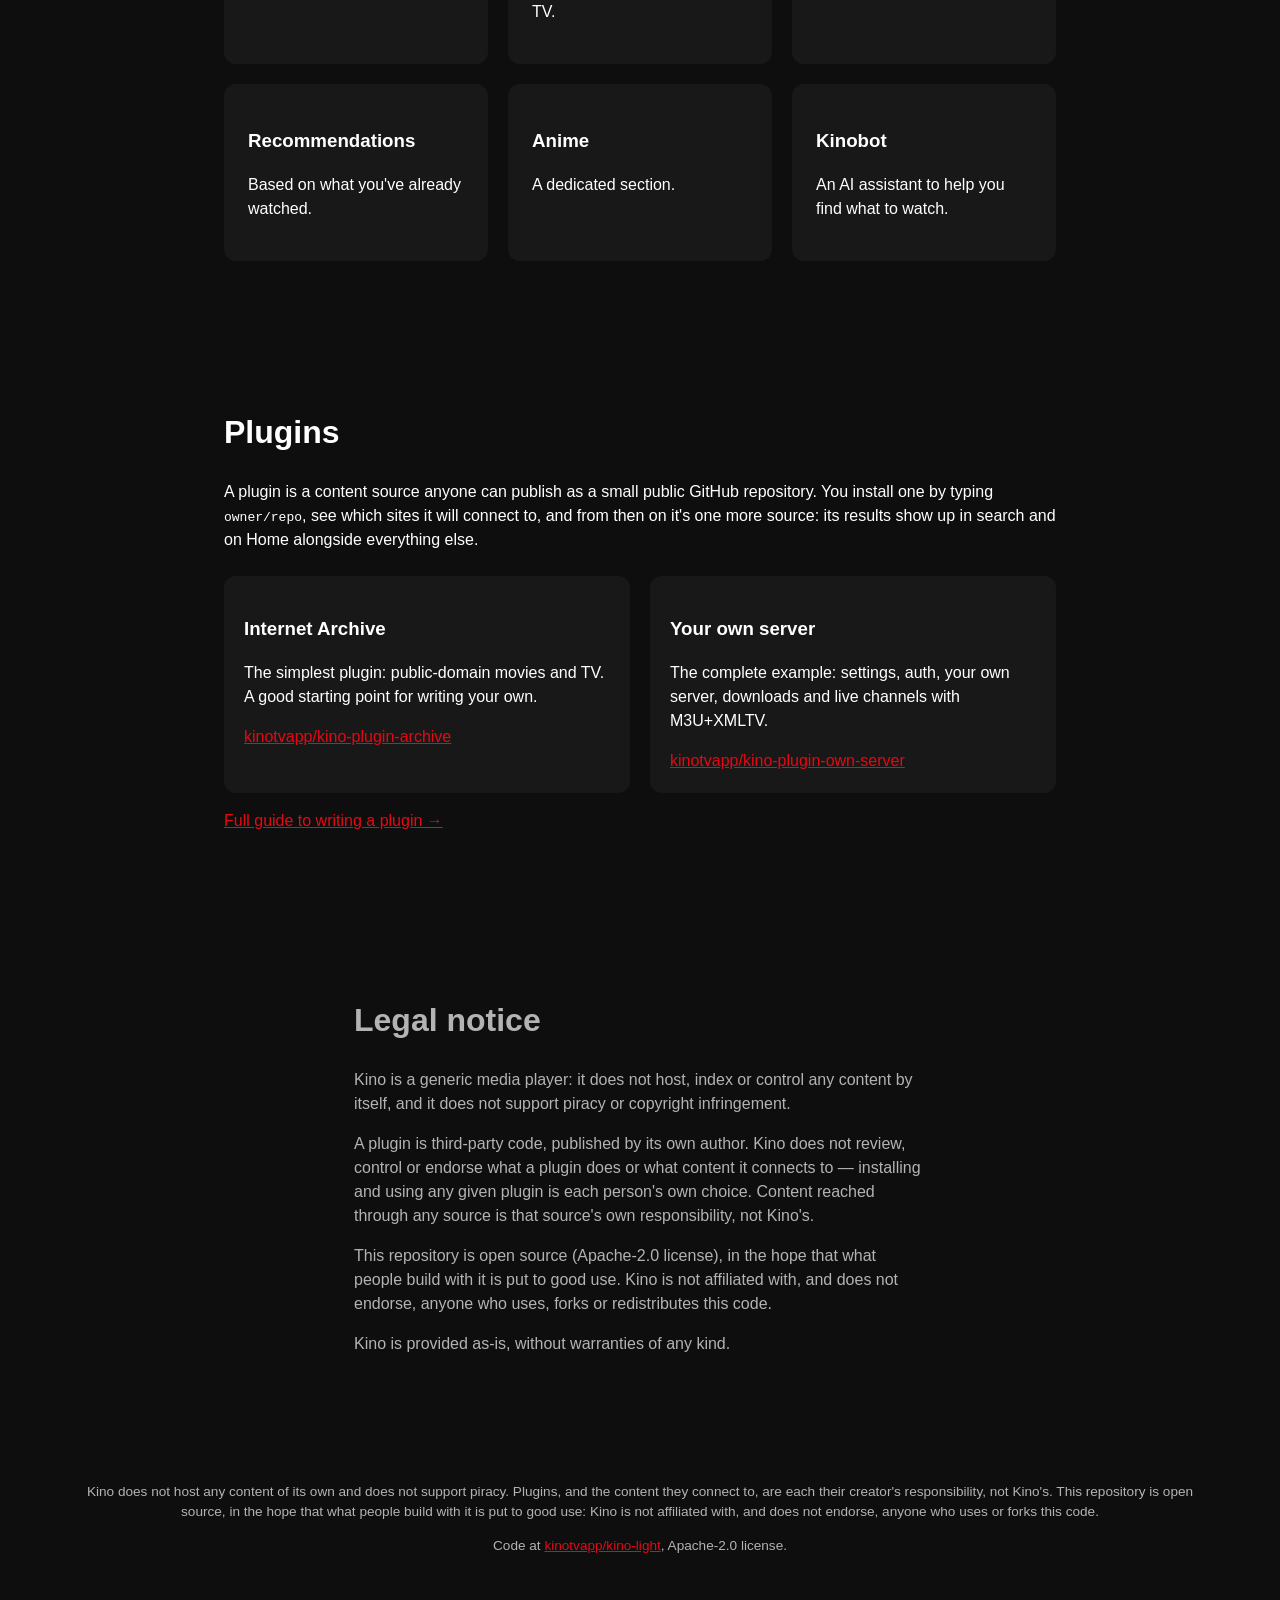
==== commit 92fd713d: "content: Kino is also IPTV, not just movies/series; restore Recomendaciones and Anime Title, hero ta" ====
--- a/en/index.html
+++ b/en/index.html
@@ -3,9 +3,25 @@
 <head>
   <meta charset="utf-8">
   <meta name="viewport" content="width=device-width, initial-scale=1">
-  <title>Kino — a movie and series player</title>
-  <meta name="description" content="Kino: a movie and series player for phone and TV, with plugins anyone can publish.">
-  <link rel="icon" href="../assets/kino-tv-logo.svg">
+  <title>Kino — a movie, series and live TV player</title>
+  <meta name="description" content="Kino: a movie, series and live TV player for phone and TV, with plugins anyone can publish.">
+  <link rel="icon" href="/favicon.ico" sizes="32x32">
+  <link rel="icon" href="../assets/favicon-16.png" sizes="16x16" type="image/png">
+  <link rel="icon" href="../assets/favicon-32.png" sizes="32x32" type="image/png">
+  <link rel="icon" href="../assets/kino-tv-logo.svg" type="image/svg+xml">
+  <link rel="apple-touch-icon" href="/apple-touch-icon.png">
+  <meta property="og:type" content="website">
+  <meta property="og:url" content="https://kinotvapp.github.io/en/">
+  <meta property="og:title" content="Kino — a movie, series and live TV player">
+  <meta property="og:description" content="Kino: a movie, series and live TV player for phone and TV, with plugins anyone can publish.">
+  <meta property="og:image" content="https://kinotvapp.github.io/assets/og-image.png">
+  <meta property="og:image:width" content="1200">
+  <meta property="og:image:height" content="630">
+  <meta property="og:locale" content="en_US">
+  <meta name="twitter:card" content="summary_large_image">
+  <meta name="twitter:title" content="Kino — a movie, series and live TV player">
+  <meta name="twitter:description" content="Kino: a movie, series and live TV player for phone and TV, with plugins anyone can publish.">
+  <meta name="twitter:image" content="https://kinotvapp.github.io/assets/og-image.png">
   <link rel="stylesheet" href="../styles.css">
 </head>
 <body>
@@ -21,7 +37,7 @@
 
   <section class="hero">
     <img class="hero-logo" src="../assets/kino-tv-banner.svg" alt="Kino">
-    <h1 class="hero-tagline">A movie and series player for phone and TV — the same APK on either one.</h1>
+    <h1 class="hero-tagline">A movie, series and live TV player for phone and TV — the same APK on either one.</h1>
     <p class="hero-subtitle">Runs on plugins: you choose where your content comes from.</p>
     <div class="hero-shots">
       <img src="../assets/screenshot-phone-home.png" alt="Kino's Home on the phone" loading="lazy">
@@ -44,7 +60,7 @@
     <p>Everything you see in Kino arrives through plugins: small pieces of code, published by
     anyone, that connect a content source to the app. They're the engine behind everything else —
     not an add-on, but how Kino brings content in.</p>
-    <p>Kino is a movie and series player for phone and TV (Android TV / Fire TV): it adapts itself to a big screen with a
+    <p>Kino is a movie, series and live TV player for phone and TV (Android TV / Fire TV): it adapts itself to a big screen with a
     remote or a phone screen with your fingers.</p>
     <p>No ads, no trackers reporting what you watch, and it installs nothing besides the app itself.</p>
   </section>
@@ -69,6 +85,8 @@
       <div class="feature-card"><h3>Download</h3><p>Movies and episodes to watch offline.</p></div>
       <div class="feature-card"><h3>Chromecast</h3><p>Send what you're watching to a compatible Chromecast or TV.</p></div>
       <div class="feature-card"><h3>Subtitles</h3><p>In the language you prefer.</p></div>
+      <div class="feature-card"><h3>Recommendations</h3><p>Based on what you've already watched.</p></div>
+      <div class="feature-card"><h3>Anime</h3><p>A dedicated section.</p></div>
       <div class="feature-card"><h3>Kinobot</h3><p>An AI assistant to help you find what to watch.</p></div>
     </div>
   </section>
